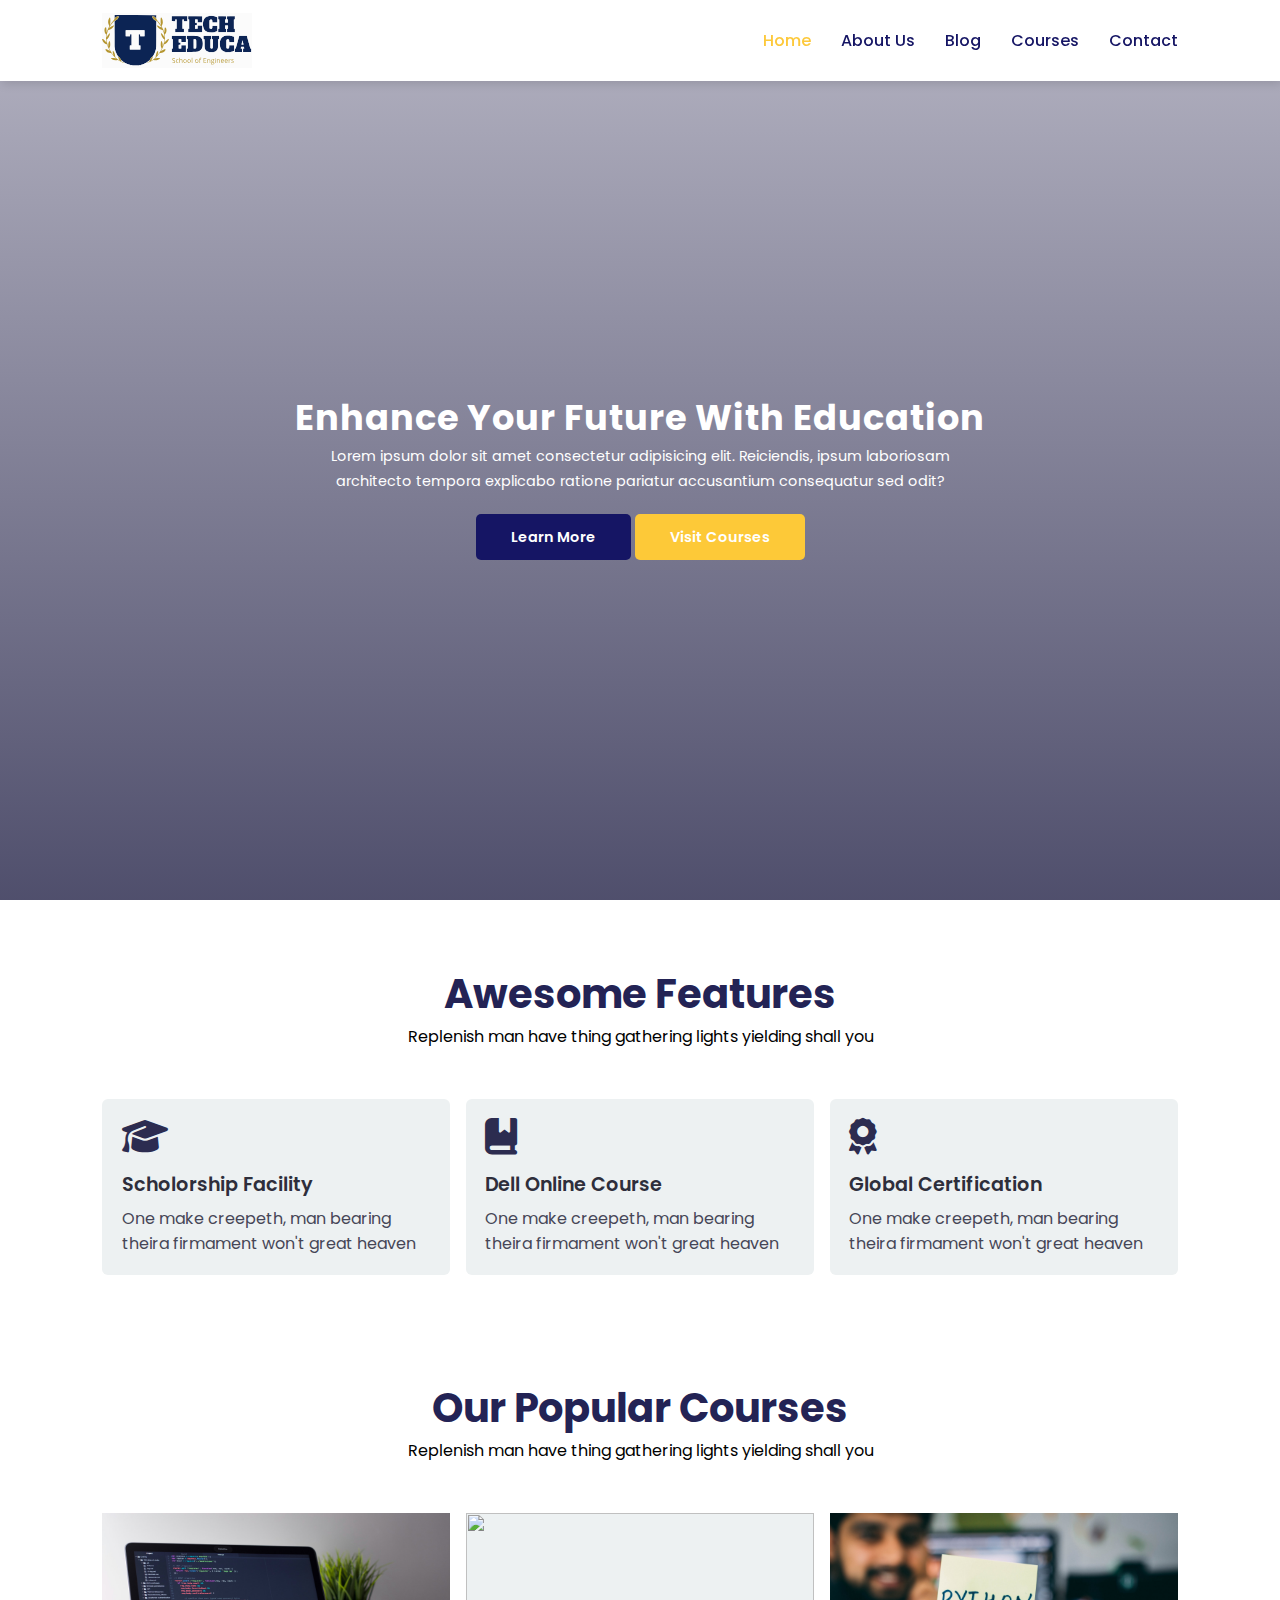
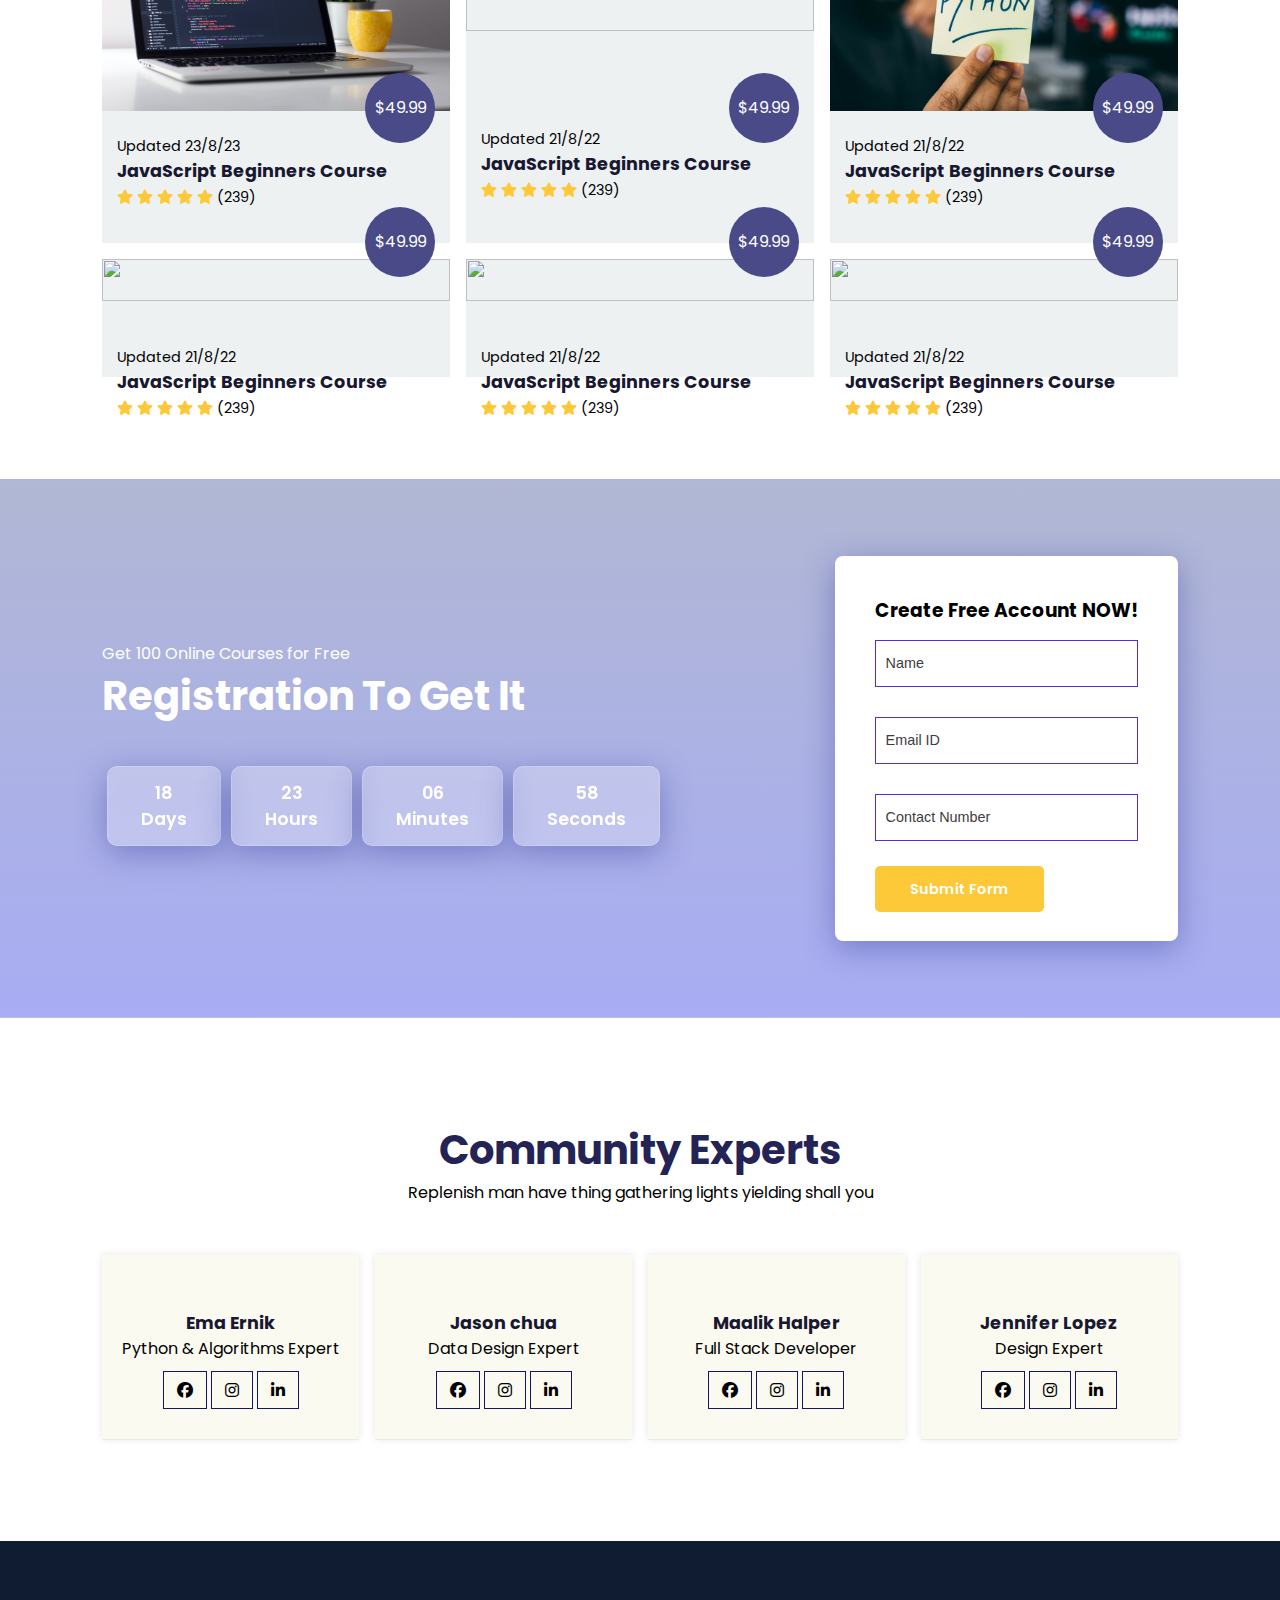
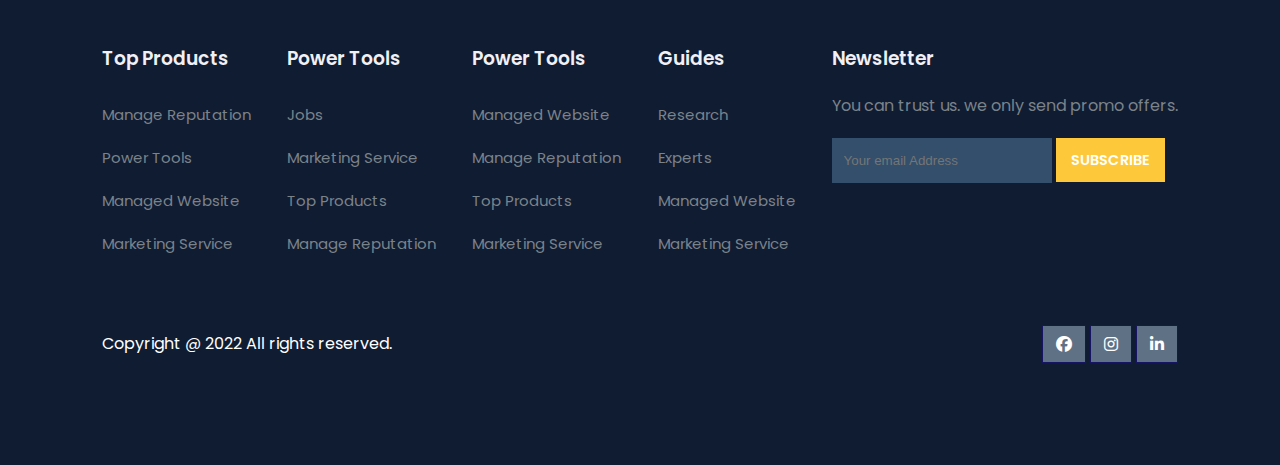
==== index.html @ c6a14c06 "Update index.html" ====
<!DOCTYPE html>
<html lang="en">
<head>
	<meta charset="UTF-8">
	<meta name="viewport" content="width=device-width, initial-scale=1.0">
	<title>Education Website</title>

	<!-- font Awesome CDN link -->
	<link rel="stylesheet" href="https://cdnjs.cloudflare.com/ajax/libs/font-awesome/6.1.1/css/all.min.css" />

	<!-- External CSS -->
	<link rel="stylesheet" href="style.css">

	<!-- JQuery CDN link -->
	<script src="https://code.jquery.com/jquery-3.6.0.min.js" integrity="sha256-/xUj+3OJU5yExlq6GSYGSHk7tPXikynS7ogEvDej/m4=" crossorigin="anonymous"></script>
</head>
<body>
	<!-- Navigation start -->
	<nav>
		<img src="Img/logo.svg" class="logo" alt="Logo goes here">

		<div class="navigation">
			<ul>
				<i id="menu-close" class="fas fa-times"></i>
				<li><a href="index.html" class="active">Home</a></li>
				<li><a href="about.html">About Us</a></li>
				<li><a href="blog.html">Blog</a></li>
				<li><a href="courses.html">Courses</a></li>
				<li><a href="contact.html">Contact</a></li>
			</ul>

			<img src="img/menu.png" id="menu-btn" alt="">
		</div>
	</nav>
	<!-- Navigation ends -->


	<!-- Hero section starts from here -->
	<section id="home">
		<h2>
			Enhance Your Future With Education
		</h2>
		<p>
			Lorem ipsum dolor sit amet consectetur adipisicing elit. Reiciendis, ipsum laboriosam architecto tempora explicabo ratione pariatur accusantium consequatur sed odit?
		</p>
		<div class="btn">
			<a href="#" class="blue">Learn More</a>
			<a href="#" class="yellow">Visit Courses</a>
		</div>
	</section>
	<!-- Hero section ends from here -->


	<!-- Features section starts from here -->
	<section id="features">
		<h1>Awesome Features</h1>
		<p>Replenish man have thing gathering lights yielding shall you</p>

		<div class="fea-base">
			<div class="fea-box">
				<i class="fas fa-graduation-cap"></i>
				<h3>Scholorship Facility</h3>
				<p>
					One make creepeth, man bearing theira firmament won't great heaven
				</p>
			</div>

			<div class="fea-box">
				<i class="fa-solid fa-book-bookmark"></i>
				<h3>Dell Online Course</h3>
				<p>
					One make creepeth, man bearing theira firmament won't great heaven
				</p>
			</div>

			<div class="fea-box">
				<i class="fas fa-award"></i>
				<h3>Global Certification</h3>
				<p>
					One make creepeth, man bearing theira firmament won't great heaven
				</p>
			</div>
		</div>
	</section>
	<!-- Features section ends from here -->


	<!-- Courses section starts from here -->
	<section id="course">
		<h1>Our Popular Courses</h1>
		<p>Replenish man have thing gathering lights yielding shall you</p>

		<div class="course-box">
			<div class="courses">
				<img src="Img/c1.jpg" alt="javabeginnercourse">
				<div class="details">
					<span>Updated 23/8/23</span>
					<h6>JavaScript Beginners Course</h6>

					<div class="star">
						<i class="fa-solid fa-star"></i>
						<i class="fa-solid fa-star"></i>
						<i class="fa-solid fa-star"></i>
						<i class="fa-solid fa-star"></i>
						<i class="fa-solid fa-star"></i>

						<span>(239)</span>
					</div>
				</div>
				<div class="cost">$49.99</div>
			</div>

			<div class="courses">
				<img src="img/c2.jpg" alt="">
				<div class="details">
					<span>Updated 21/8/22</span>
					<h6>JavaScript Beginners Course</h6>

					<div class="star">
						<i class="fa-solid fa-star"></i>
						<i class="fa-solid fa-star"></i>
						<i class="fa-solid fa-star"></i>
						<i class="fa-solid fa-star"></i>
						<i class="fa-solid fa-star"></i>

						<span>(239)</span>
					</div>
				</div>
				<div class="cost">$49.99</div>
			</div>

			<div class="courses">
				<img src="Img/c3.jpg" alt="">
				<div class="details">
					<span>Updated 21/8/22</span>
					<h6>JavaScript Beginners Course</h6>

					<div class="star">
						<i class="fa-solid fa-star"></i>
						<i class="fa-solid fa-star"></i>
						<i class="fa-solid fa-star"></i>
						<i class="fa-solid fa-star"></i>
						<i class="fa-solid fa-star"></i>

						<span>(239)</span>
					</div>
				</div>
				<div class="cost">$49.99</div>
			</div>

			<div class="courses">
				<img src="img/c4.jpg" alt="">
				<div class="details">
					<span>Updated 21/8/22</span>
					<h6>JavaScript Beginners Course</h6>

					<div class="star">
						<i class="fa-solid fa-star"></i>
						<i class="fa-solid fa-star"></i>
						<i class="fa-solid fa-star"></i>
						<i class="fa-solid fa-star"></i>
						<i class="fa-solid fa-star"></i>

						<span>(239)</span>
					</div>
				</div>
				<div class="cost">$49.99</div>
			</div>

			<div class="courses">
				<img src="img/c5.jpg" alt="">
				<div class="details">
					<span>Updated 21/8/22</span>
					<h6>JavaScript Beginners Course</h6>

					<div class="star">
						<i class="fa-solid fa-star"></i>
						<i class="fa-solid fa-star"></i>
						<i class="fa-solid fa-star"></i>
						<i class="fa-solid fa-star"></i>
						<i class="fa-solid fa-star"></i>

						<span>(239)</span>
					</div>
				</div>
				<div class="cost">$49.99</div>
			</div>

			<div class="courses">
				<img src="img/c6.jpg" alt="">
				<div class="details">
					<span>Updated 21/8/22</span>
					<h6>JavaScript Beginners Course</h6>

					<div class="star">
						<i class="fa-solid fa-star"></i>
						<i class="fa-solid fa-star"></i>
						<i class="fa-solid fa-star"></i>
						<i class="fa-solid fa-star"></i>
						<i class="fa-solid fa-star"></i>

						<span>(239)</span>
					</div>
				</div>
				<div class="cost">$49.99</div>
			</div>
		</div>
	</section>
	<!-- Courses section ends from here -->


	<!-- Registration section starts from here -->
	<section id="registration">
		<div class="reminder">
			<p>Get 100 Online Courses for Free</p>
			<h1>Registration To Get It</h1>

			<div class="time">
				<div class="date">18 <br> Days</div>
				<div class="date">23 <br> Hours</div>
				<div class="date">06 <br> Minutes</div>
				<div class="date">58 <br> Seconds</div>
			</div>
		</div>

		<div class="form">
			<h3>Create Free Account NOW!</h3>

			<input type="text" placeholder="Name" name="" id="">
			<input type="email" placeholder="Email ID" name="" id="">
			<input type="text" placeholder="Contact Number" name="" id="">

			<div class="btn">
				<a href="#" class="yellow">Submit Form</a>
			</div>
		</div>
	</section>
	<!-- Registration section ends from here -->


	<!-- Experts section starts from here -->
	<section id="experts">
		<h1>Community Experts</h1>
		<p>Replenish man have thing gathering lights yielding shall you</p>
		<div class="expert-box">
			<div class="profile">
				<img src="img/pro1.webp" alt="">
				<h6>Ema Ernik</h6>
				<p>Python & Algorithms Expert</p>
				<div class="pro-links">
					<i class="fab fa-facebook"></i>
					<i class="fab fa-instagram"></i>
					<i class="fab fa-linkedin-in"></i>
				</div>
			</div>

			<div class="profile">
				<img src="img/pro2.webp" alt="">
				<h6>Jason chua</h6>
				<p>Data Design Expert</p>
				<div class="pro-links">
					<i class="fab fa-facebook"></i>
					<i class="fab fa-instagram"></i>
					<i class="fab fa-linkedin-in"></i>
				</div>
			</div>

			<div class="profile">
				<img src="img/pro3.webp" alt="">
				<h6>Maalik Halper</h6>
				<p>Full Stack Developer</p>
				<div class="pro-links">
					<i class="fab fa-facebook"></i>
					<i class="fab fa-instagram"></i>
					<i class="fab fa-linkedin-in"></i>
				</div>
			</div>

			<div class="profile">
				<img src="img/pro4.webp" alt="">
				<h6>Jennifer Lopez</h6>
				<p>Design Expert</p>
				<div class="pro-links">
					<i class="fab fa-facebook"></i>
					<i class="fab fa-instagram"></i>
					<i class="fab fa-linkedin-in"></i>
				</div>
			</div>
		</div>
	</section>
	<!-- Experts section ends from here -->

	<!-- Footer section starts from here -->
	<footer>
		<div class="footer-col">
			<h3>Top Products</h3>
			<li>Manage Reputation</li>
			<li>Power Tools</li>
			<li>Managed Website</li>
			<li>Marketing Service</li>
		</div>

		<div class="footer-col">
			<h3>Power Tools</h3>
			<li>Jobs</li>
			<li>Marketing Service</li>
			<li>Top Products</li>
			<li>Manage Reputation</li>
		</div>

		<div class="footer-col">
			<h3>Power Tools</h3>
			<li>Managed Website</li>
			<li>Manage Reputation</li>
			<li>Top Products</li>
			<li>Marketing Service</li>
		</div>

		<div class="footer-col">
			<h3>Guides</h3>
			<li>Research</li>
			<li>Experts</li>
			<li>Managed Website</li>
			<li>Marketing Service</li>
		</div>

		<div class="footer-col">
			<h3>Newsletter</h3>
			<p>You can trust us. we only send promo offers.</p>

			<div class="subscribe">
				<input type="email" placeholder="Your email Address">
				<a href="#" class="yellow">SUBSCRIBE</a>
			</div>
		</div>

		<div class="copyright">
			<p>
				Copyright @ 2022 All rights reserved.
			</p>
			<div class="pro-links">
				<i class="fab fa-facebook"></i>
				<i class="fab fa-instagram"></i>
				<i class="fab fa-linkedin-in"></i>
			</div>
		</div>
	</footer>
	<!-- Footer section ends from here -->

	<script>
		// Show menu links on burger click
		$('#menu-btn').click(function(){
			$('nav .navigation ul').addClass('active')
		});

		// Hide navbar on click function
		$('#menu-close').click(function(){
			$('nav .navigation ul').removeClass('active')
		});
	</script>
</body>
</html>
---- style.css ----
@import url('https://fonts.googleapis.com/css2?family=Inter:wght@100;200;300;400;500&family=Poppins:ital,wght@0,100;0,200;0,300;0,400;0,500;0,600;0,700;0,800;0,900;1,700;1,800;1,900&display=swap');

*
{
	margin: 0;
	padding: 0;
	box-sizing: border-box;
}

body
{
	font-family: 'Poppins', sans-serif;
}

h1
{
	font-size: 2.5rem;
	font-weight: 700;
	color: rgb(35, 35, 85);
}

span
{
	font-size: .9rem;
}

h6
{
	font-size: 1.1rem;
	color: rgb(24, 24, 49);
}


/*------------- Navigation style start ------------*/
nav
{
	position: fixed;
	width: 100%;
	background-color: #fff;
	display: flex;
	justify-content: space-between;
	align-items: center;
	padding: 1vw 8vw;
	box-shadow: 2px 2px 10px rgba(0, 0, 0, 0.15);
	z-index: 1;
}

nav .logo
{
	width: 150px;
	cursor: pointer;
}

nav .navigation
{
	display: flex;
}

#menu-btn
{
	width: 30px;
	height: 30px;
	display: none;
}

#menu-close
{
	display: none;
}

nav .navigation ul
{
	display: flex;
	justify-content: flex-end;
	align-items: center;
}

nav .navigation ul li
{
	list-style: none;
	margin-left: 30px;
}

nav .navigation ul li a
{
	text-decoration: none;
	color: rgb(21, 21, 100);
	font-size: 16px;
	font-weight: 500;
	transition: 0.3s ease;
}

nav .navigation ul li a.active,
nav .navigation ul li a:hover
{
	color: #FDC93B;

}
/*------------- Navigation style end ------------*/



/*------------- Hero section styling start --------------*/
#home
{
	background-image: linear-gradient(rgba(9, 5, 54, 0.3), rgba(5,4,46,0.7)), url("img/back.jpg");
	width: 100%;
	height: 100vh;
	background-size: cover;
	background-position: center center;
	display: flex;
	flex-direction: column;
	justify-content: center;
	align-items: center;
	text-align: center;
	padding-top: 40px;
}

#home h2
{
	color: #fff;
	font-size: 2.2rem;
	letter-spacing: 1px;
}

#home p
{
	width: 50%;
	color: #fff;
	font-size: 0.9rem;
	line-height: 25px;
}

#home .btn
{
	margin-top: 30px;
}

#home a
{
	text-decoration: none;
	font-size: 0.9rem;
	padding: 13px 35px;
	background-color: #fff;
	font-weight: 600;
	border-radius: 5px;
}

#home a.blue
{
	color: #fff;
	background: rgb(21, 21, 100);
	transition: 0.3s ease;
}

#home a.blue:hover
{
	color: rgb(21, 21, 100);
	background: #fff;
}

#home a.yellow
{
	color: #fff;
	background: #fdc938;
	transition: 0.3s ease;
}

#home a.yellow:hover
{
	color: rgb(21, 21, 100);
	background: #fff;
}
/*------------- Hero section styling end --------------*/


/*------------- Features section styling start -------------*/
#features
{
	padding: 5vw 8vw 0 8vw;
	text-align: center;
}

#features .fea-base
{
	display: grid;
	grid-template-columns: repeat(auto-fit, minmax(320px, 1fr));
	grid-gap: 1rem;
	margin-top: 50px;
}

#features .fea-box
{
	background: #edf1f2;
	text-align: start;
	padding: 1.2rem;
	border-radius: 6px;
}

#features .fea-box i
{
	font-size: 2.3rem;
	color: rgb(44, 44, 80);
}

#features .fea-box h3
{
	font-size: 1.2rem;
	font-weight: 600;
	color: rgb(46, 46, 59);
	padding: 13px 0 7px 0;
}

#features .fea-box p
{
	font-size: 1rem;
	font-weight: 400;
	color: rgb(70, 70, 87);
}
/*------------- Features section styling end -------------*/


/*------------- Courses section styling start ------------*/
#course
{
	padding: 8vw 8vw 8vw 8vw;
	text-align: center;
}

#course .course-box
{
	display: grid;
	grid-template-columns: repeat(auto-fit, minmax(320px, 1fr));
	grid-gap: 1rem;
	margin-top: 50px;
}

#course .courses
{
	text-align: start;
	background: #edf1f2;
	height: 100%;
	position: relative;
}

#course .courses img
{
	width: 100%;
	height: 60%;
	background-size: cover;
	background-position: center;
}

#course .courses .details
{
	padding: 15px 15px 0 15px;
}

#course .courses .details i
{
	color: #fdc93b;
	font-size: .9rem;
}

#course .courses .cost
{
	background-color: rgb(74, 74, 136);
	color: #fff;
	line-height: 70px;
	width: 70px;
	height: 70px;
	text-align: center;
	border-radius: 50%;
	position: absolute;
	right: 15px;
	bottom: 100px;
}
/*------------- Courses section styling end ------------*/


/*------------- Registration section styling start ----------*/
#registration
{
	padding: 6vw 8vw 6vw 8vw;
	background-image: linear-gradient(rgba(99,112,168,0.5), rgba(81,91,233,0.5)),url("img/signup.jpg");
	width: 100%;
	height: 100%;
	background-size: cover;
	background-position: center;
	display: flex;
	justify-content: space-between;
	align-items: center;
}

#registration .reminder, #registration .reminder h1
{
	color: #fff;
}

#registration .reminder .time
{
	display: flex;
	margin-top: 40px;
}

#registration .reminder .time .date
{
	text-align: center;
	padding: 13px 33px;
	background: rgba(255, 255, 255, 0.25);
	backdrop-filter: blur(4px);
	box-shadow: 0 8px 32px 0 rgba(31, 38, 135, 0.37);
	border-radius: 10px;
	margin: 0 5px 10px 5px;
	border: 1px solid rgba(255, 255, 255, 0.18);
	font-size: 1.1rem;
	font-weight: 600;
}

#registration .form
{
	background: #fff;
	border-radius: 8px;
	display: flex;
	flex-direction: column;
	padding: 40px;
	box-shadow: 0 8px 32px 0 rgba(31, 38, 135, 0.37);
}

#registration .form input
{
	margin: 15px 0;
	padding: 15px 10px;
	border: 1px solid rgb(84, 40, 241);
	outline: none;
}

#registration .form input::placeholder
{
	color: #413c3c;
	font-weight: 500;
	font-size: 0.9rem;
}

#registration .form .btn
{
	margin-top: 20px;
}

#registration .form a.yellow
{
	text-decoration: none;
	font-size: 0.9rem;
	padding: 13px 35px;
	background-color: #fff;
	font-weight: 600;
	border-radius: 5px;
	color: #fff;
	background: #fdc938;
	transition: 0.3s ease;
}

#registration .form a.yellow:hover
{
	color: rgb(21, 21, 100);
	background: #fff;
}
/*------------- Registration section styling end ----------*/



/*------------- Experts section styling starts ----------*/
#experts
{
	padding: 8vw 8vw 8vw 8vw;
	text-align: center;
}

#experts .expert-box
{
	display: grid;
	grid-template-columns: repeat(auto-fit, minmax(250px, 1fr));
	grid-gap: 1rem;
	margin-top: 50px;
}

#experts .expert-box .profile
{
	background: #fafaf1;
	padding: 30px 10px;
	box-shadow: rgba(17, 17, 26, 0.05) 0px 1px 0px, rgba(17, 17, 26, 0.1) 0px 0px 8px;
}

#experts .expert-box .profile:hover
{
	box-shadow: rgba(0, 0, 0, 0.1) 0px 10px 50px;
}

.pro-links
{
	margin-top: 10px;
}

.pro-links i
{
	padding: 10px 13px;
	border: 1px solid rgb(21, 21, 100);
	cursor: pointer;
	transition: 0.3s ease;
}

.pro-links i:hover
{
	background: rgb(21, 21, 100);
	color: #fff;
}
/*------------- Experts section styling ends ----------*/



/*------------- Footer section styling starts ------------*/
footer
{
	padding: 8vw;
	background-color: #101c32;
	display: flex;
	justify-content: space-between;
	align-items: flex-start;
	flex-wrap: wrap;
}

footer .footer-col
{
	padding-bottom: 40px;
}

footer h3
{
	color: rgb(241, 240, 245);
	font-weight: 600;
	padding-bottom: 20px;
}

footer li
{
	list-style: none;
	color: #7b838a;
	padding: 10px 0;
	font-size: 15px;
	cursor: pointer;
	transition: 0.3s ease;
}

footer li:hover
{
	color: rgb(241, 240, 245);
}

footer p
{
	color: #7b838a;
}

footer .subscribe
{
	margin-top: 20px;
}

footer input
{
	width: 220px;
	padding: 15px 12px;
	background: #334F6C;
	border: none;
	outline: none;
	color: #fff;
}

footer .subscribe a
{
	text-decoration: none;
	font-size: 0.9rem;
	padding: 12px 15px;
	background-color: #fff;
	font-weight: 600;
}

footer .subscribe a.yellow
{
	color: #fff;
	background: #fdc93b;
	transition: 0.3s ease;
}

footer .subscribe a.yellow:hover
{
	color: rgb(21, 21, 100);
	background: #fff;
}

footer .copyright
{
	margin-top: 20px;
	width: 100%;
	display: flex;
	justify-content: space-between;
	align-items: center;
	flex-wrap: wrap;
}

footer .copyright p, footer .copyright p > a
{
	color: #fff;
	text-decoration: none;
}

footer .copyright .pro-links
{
	margin-top: 0px;
}

footer .copyright .pro-links i
{
	background-color: #5f7185;
	color: #fff;
}

footer .copyright .pro-links i:hover
{
	background: #fdc93b;
	color: #2c2c2c;
}
/*------------- Footer section styling ends ------------*/



/*---------------------------------------------------------*/
/*-------------------- Ipad screen styling ----------------*/
/*---------------------------------------------------------*/
@media screen and (max-width: 789px)
{
	nav
	{
		padding: 15px 20px;
	}

	nav img
	{
		width: 130px;
	}

	#menu-btn
	{
		display: initial;
	}

	#menu-close
	{
		display: initial;
		font-size: 1.6rem;
		color: #fff;
		padding: 30px 0 20px 20px;
	}

	nav .navigation ul
	{
		position: absolute;
		top: 0;
		right: -220px;
		display: flex;
		flex-direction: column;
		justify-content: flex-start;
		align-items: flex-start;
		width: 220px;
		height: 100vh;
		background: rgba(17, 20, 104, 0.45);
		backdrop-filter: blur(4.5px);
		border: 1px solid rgba(255, 255, 255, 0.18);
		transition: 0.3s ease-in;
	}

	nav .navigation ul.active
	{
		right: 0;
	}

	nav .navigation ul li
	{
		padding: 20px 0 20px 40px;
		margin-left: 0;
	}

	nav .navigation ul li a
	{
		color: #fff;
	}

	#home
	{
		padding: 0px;
	}

	#home p
	{
		width: 90%;
	}

	#features
	{
		padding: 8vw 4vw 0 4vw;
	}

	#course
	{
		padding: 8vw 4vw 8vw 4vw;
	}

	#registration
	{
		padding: 6vw 4vw 6vw 4vw;
		gap: 2.2rem;
	}

	#registration .reminder .time
	{
		display: flex;
		justify-content: space-between;
		flex-wrap: wrap;
		margin-top: 40px;
	}

	#experts
	{
		padding: 8vw 4vw 6vw 4vw;
	}

	footer .copyright .pro-links
	{
		margin-top: 20px;
	}
}


@media screen and (max-width: 475px)
{
	#registration
	{
		flex-direction: column;
	}

	.reminder p, .reminder h1
	{
		text-align: center;
	}

	.reminder h1
	{
		font-size: 1.8rem;
	}

	#registration .reminder .time
	{
		justify-content: space-evenly;
		margin-top: 20px;
	}
}
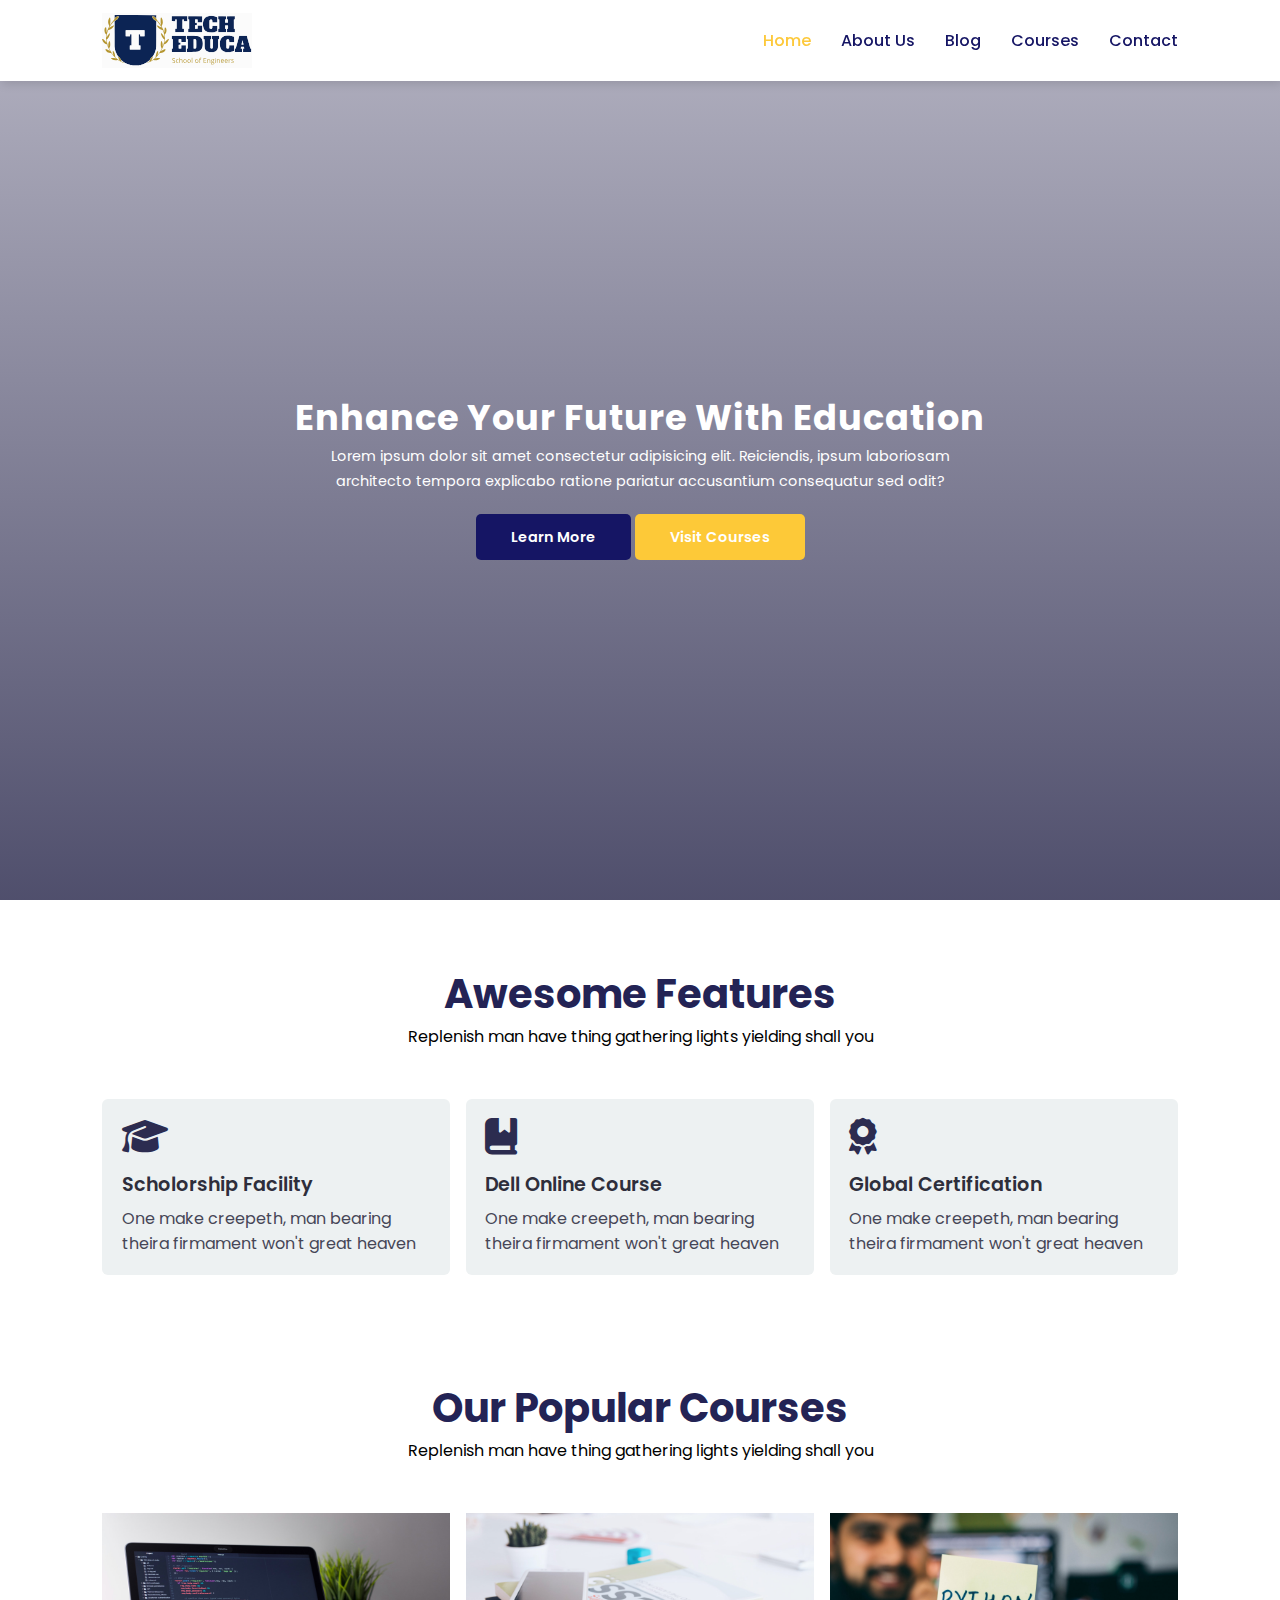
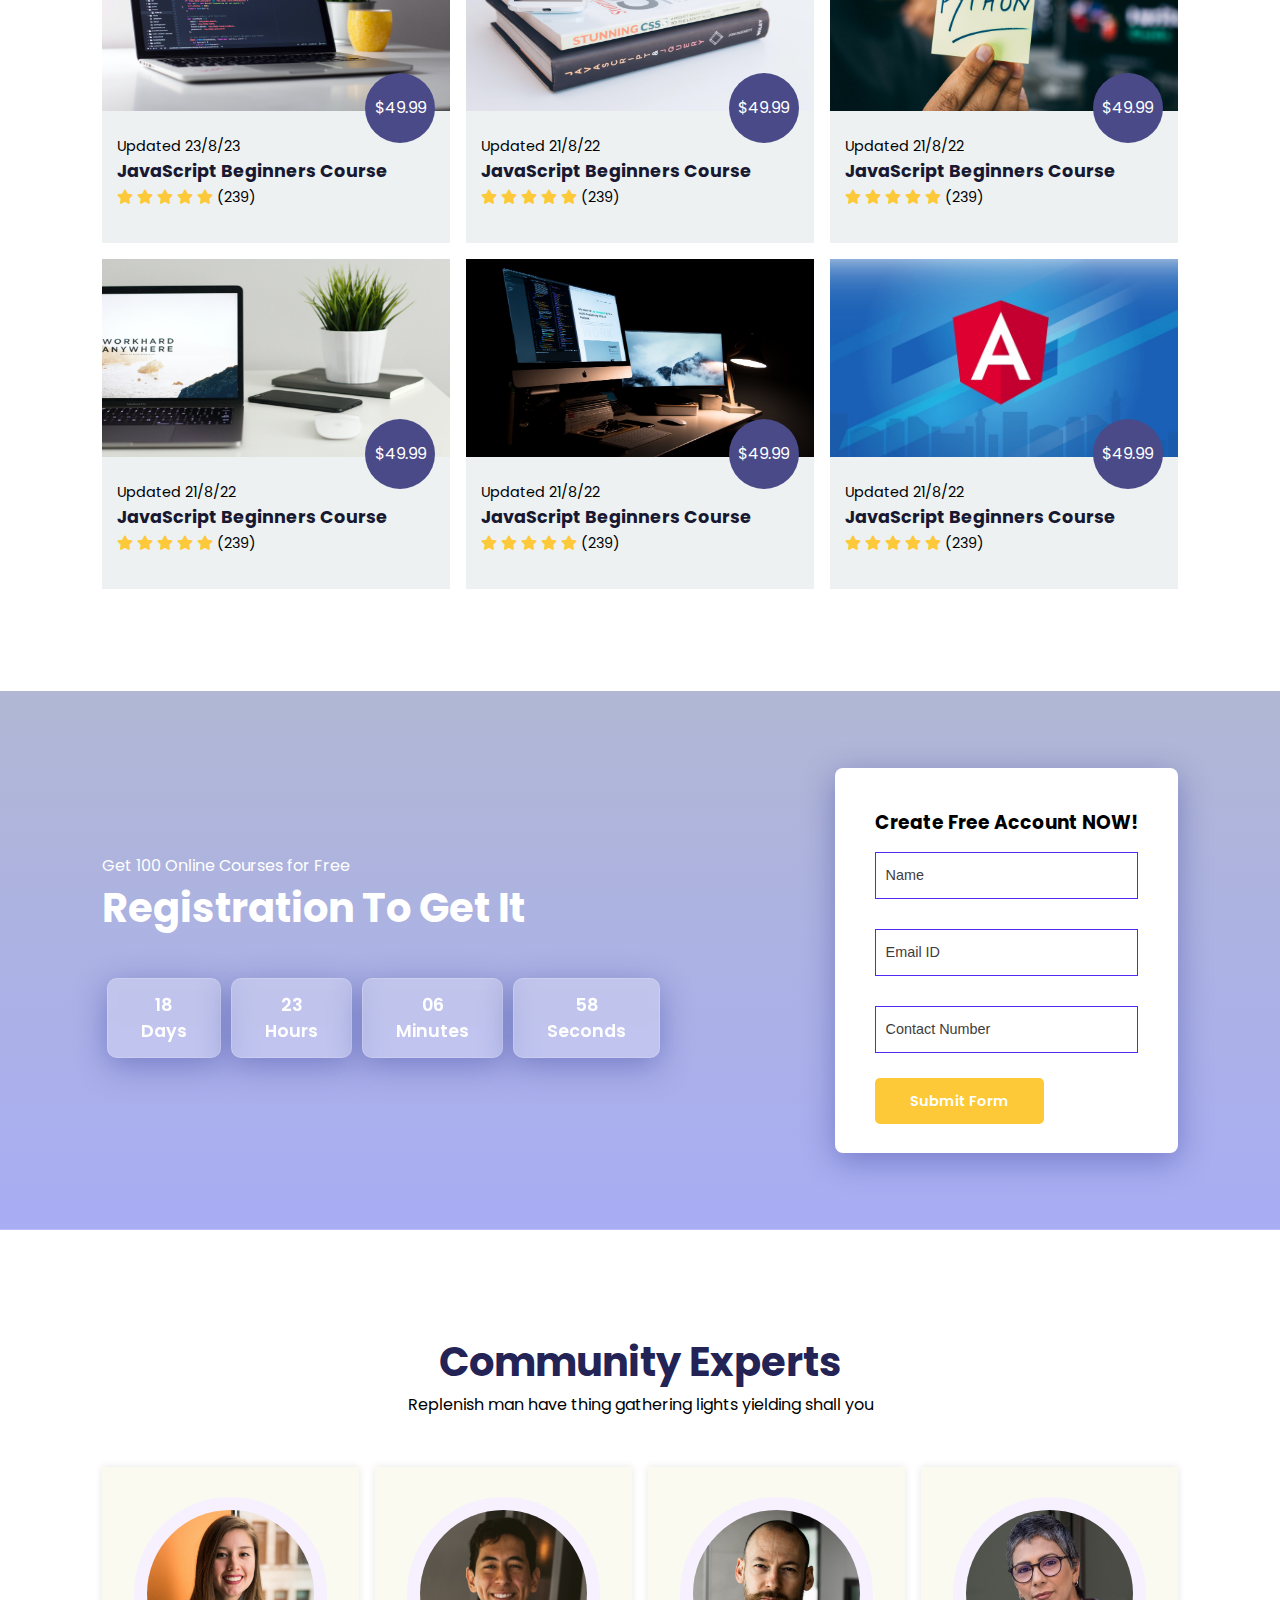
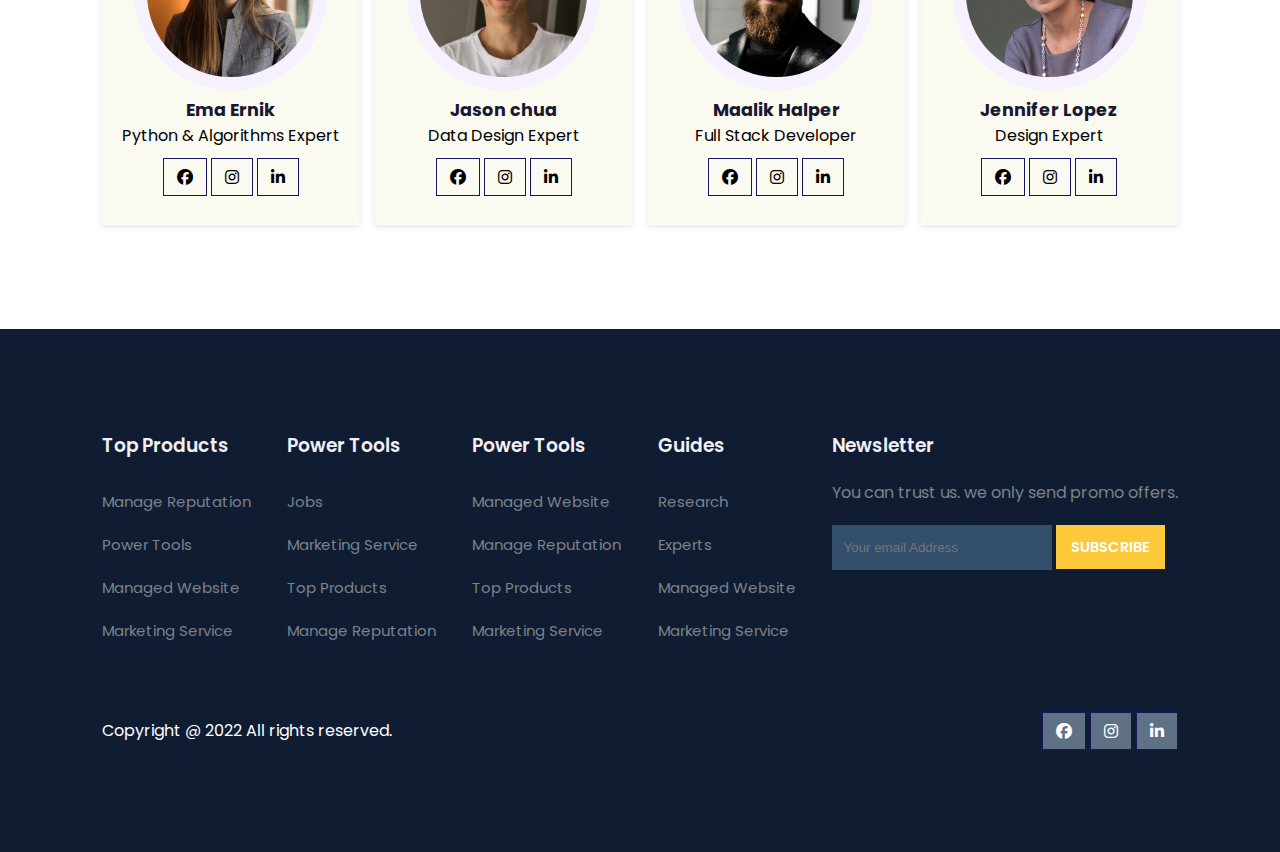
==== commit 602c94a1: "Update index.html" ====
--- a/index.html
+++ b/index.html
@@ -29,7 +29,7 @@
 				<li><a href="contact.html">Contact</a></li>
 			</ul>
 
-			<img src="img/menu.png" id="menu-btn" alt="">
+			<img src="Img/menu.png" id="menu-btn" alt="">
 		</div>
 	</nav>
 	<!-- Navigation ends -->
@@ -111,7 +111,7 @@
 			</div>
 
 			<div class="courses">
-				<img src="img/c2.jpg" alt="">
+				<img src="Img/c2.jpg" alt="">
 				<div class="details">
 					<span>Updated 21/8/22</span>
 					<h6>JavaScript Beginners Course</h6>
@@ -149,45 +149,45 @@
 			</div>
 
 			<div class="courses">
-				<img src="img/c4.jpg" alt="">
-				<div class="details">
-					<span>Updated 21/8/22</span>
-					<h6>JavaScript Beginners Course</h6>
-
-					<div class="star">
-						<i class="fa-solid fa-star"></i>
-						<i class="fa-solid fa-star"></i>
-						<i class="fa-solid fa-star"></i>
-						<i class="fa-solid fa-star"></i>
-						<i class="fa-solid fa-star"></i>
-
-						<span>(239)</span>
-					</div>
-				</div>
-				<div class="cost">$49.99</div>
-			</div>
-
-			<div class="courses">
-				<img src="img/c5.jpg" alt="">
-				<div class="details">
-					<span>Updated 21/8/22</span>
-					<h6>JavaScript Beginners Course</h6>
-
-					<div class="star">
-						<i class="fa-solid fa-star"></i>
-						<i class="fa-solid fa-star"></i>
-						<i class="fa-solid fa-star"></i>
-						<i class="fa-solid fa-star"></i>
-						<i class="fa-solid fa-star"></i>
-
-						<span>(239)</span>
-					</div>
-				</div>
-				<div class="cost">$49.99</div>
-			</div>
-
-			<div class="courses">
-				<img src="img/c6.jpg" alt="">
+				<img src="Img/c4.jpg" alt="">
+				<div class="details">
+					<span>Updated 21/8/22</span>
+					<h6>JavaScript Beginners Course</h6>
+
+					<div class="star">
+						<i class="fa-solid fa-star"></i>
+						<i class="fa-solid fa-star"></i>
+						<i class="fa-solid fa-star"></i>
+						<i class="fa-solid fa-star"></i>
+						<i class="fa-solid fa-star"></i>
+
+						<span>(239)</span>
+					</div>
+				</div>
+				<div class="cost">$49.99</div>
+			</div>
+
+			<div class="courses">
+				<img src="Img/c5.jpg" alt="">
+				<div class="details">
+					<span>Updated 21/8/22</span>
+					<h6>JavaScript Beginners Course</h6>
+
+					<div class="star">
+						<i class="fa-solid fa-star"></i>
+						<i class="fa-solid fa-star"></i>
+						<i class="fa-solid fa-star"></i>
+						<i class="fa-solid fa-star"></i>
+						<i class="fa-solid fa-star"></i>
+
+						<span>(239)</span>
+					</div>
+				</div>
+				<div class="cost">$49.99</div>
+			</div>
+
+			<div class="courses">
+				<img src="Img/c6.jpg" alt="">
 				<div class="details">
 					<span>Updated 21/8/22</span>
 					<h6>JavaScript Beginners Course</h6>
@@ -244,7 +244,7 @@
 		<p>Replenish man have thing gathering lights yielding shall you</p>
 		<div class="expert-box">
 			<div class="profile">
-				<img src="img/pro1.webp" alt="">
+				<img src="Img/pro1.webp" alt="">
 				<h6>Ema Ernik</h6>
 				<p>Python & Algorithms Expert</p>
 				<div class="pro-links">
@@ -255,7 +255,7 @@
 			</div>
 
 			<div class="profile">
-				<img src="img/pro2.webp" alt="">
+				<img src="Img/pro2.webp" alt="">
 				<h6>Jason chua</h6>
 				<p>Data Design Expert</p>
 				<div class="pro-links">
@@ -266,7 +266,7 @@
 			</div>
 
 			<div class="profile">
-				<img src="img/pro3.webp" alt="">
+				<img src="Img/pro3.webp" alt="">
 				<h6>Maalik Halper</h6>
 				<p>Full Stack Developer</p>
 				<div class="pro-links">
@@ -277,7 +277,7 @@
 			</div>
 
 			<div class="profile">
-				<img src="img/pro4.webp" alt="">
+				<img src="Img/pro4.webp" alt="">
 				<h6>Jennifer Lopez</h6>
 				<p>Design Expert</p>
 				<div class="pro-links">
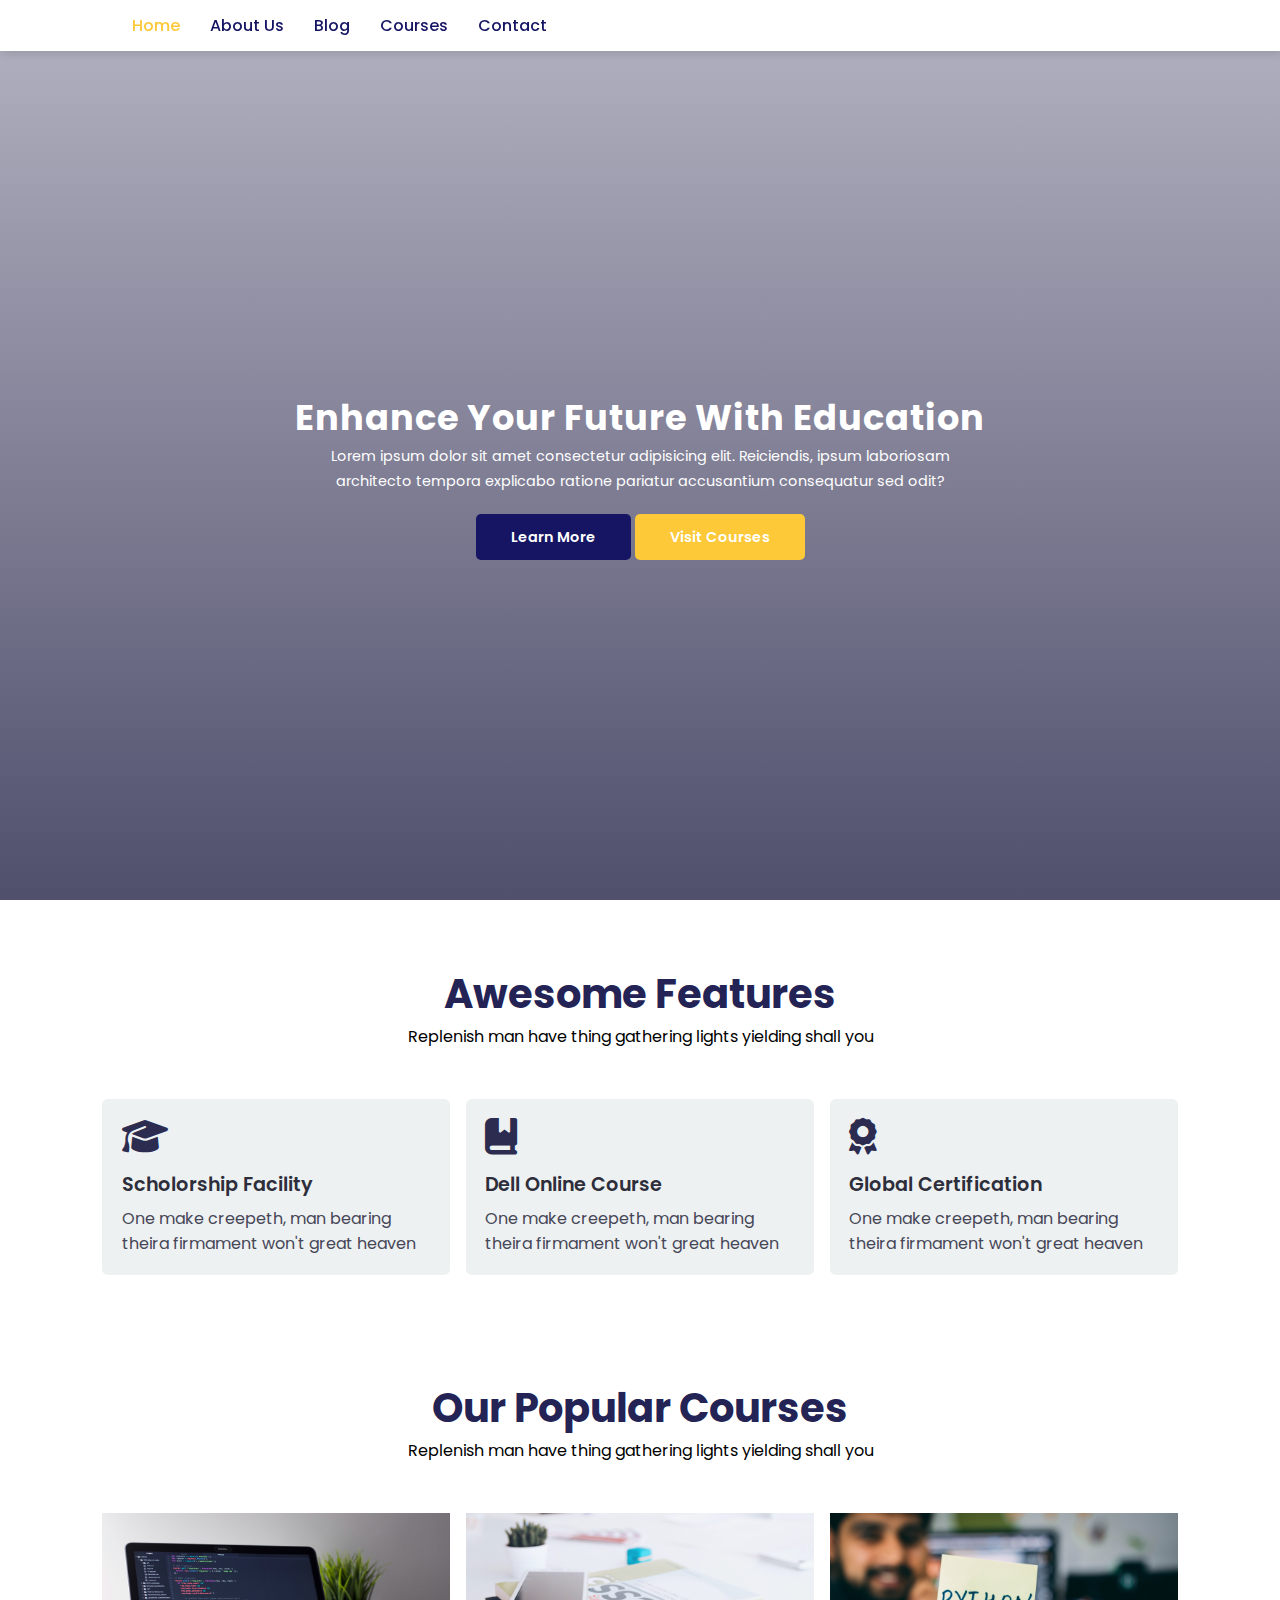
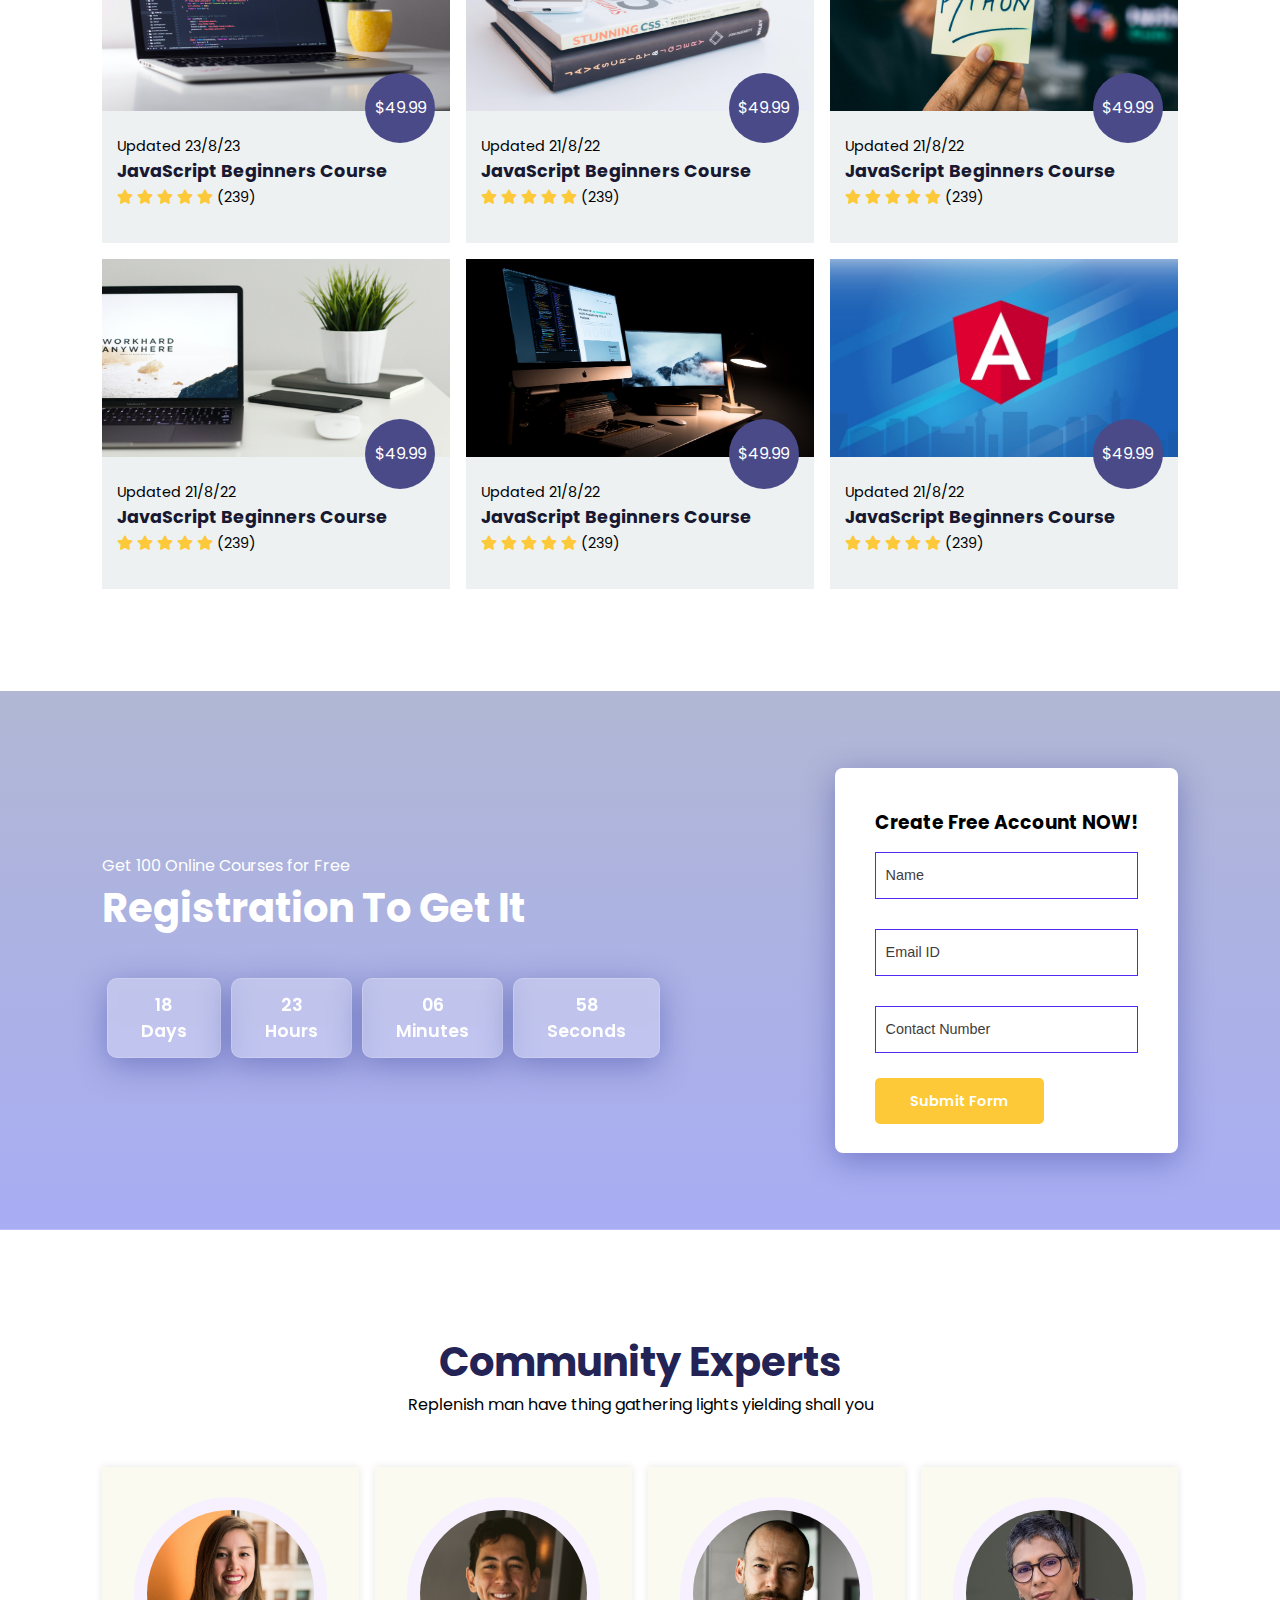
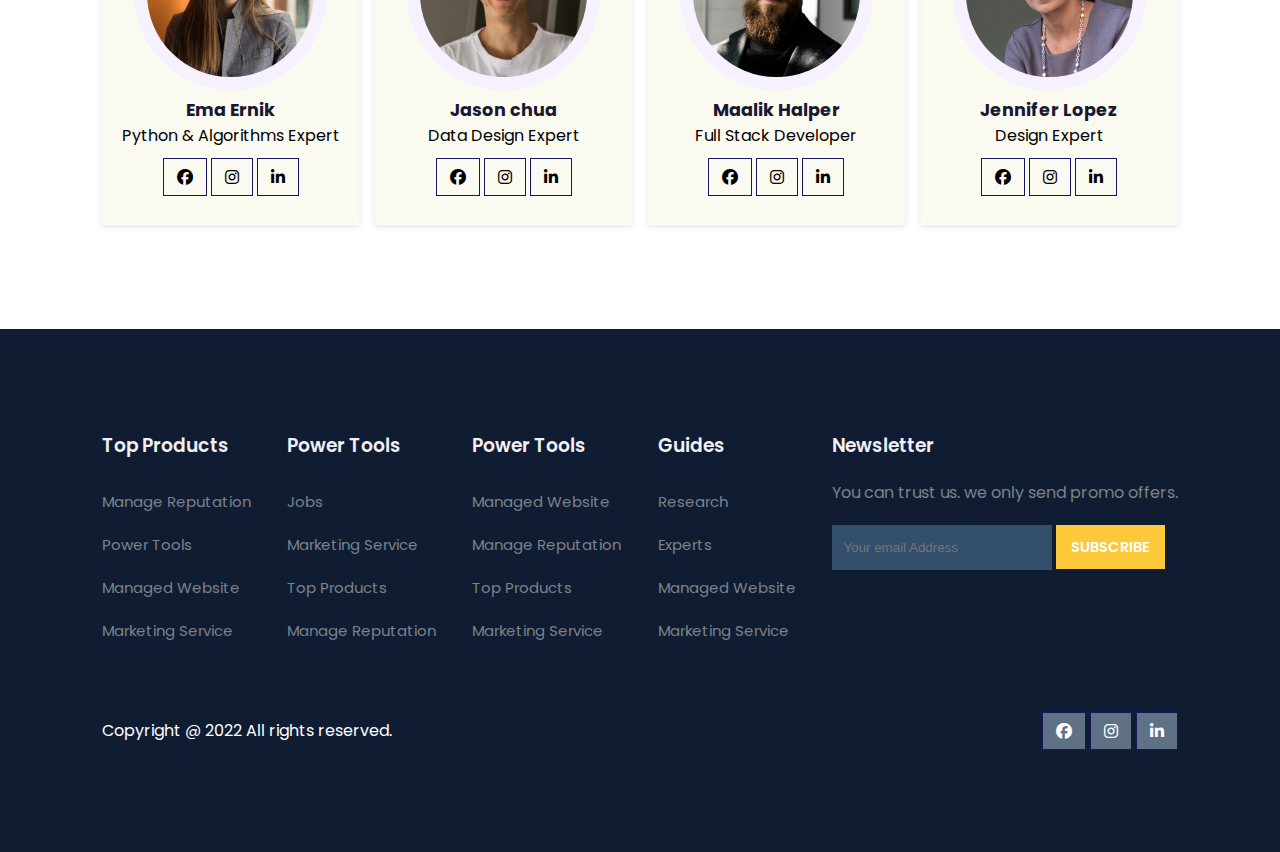
==== commit 0644b4bb: "Update index.html" ====
--- a/index.html
+++ b/index.html
@@ -17,7 +17,7 @@
 <body>
 	<!-- Navigation start -->
 	<nav>
-		<img src="Img/logo.svg" class="logo" alt="Logo goes here">
+		<!--<img src="Img/logo.svg" class="logo" alt="Logo goes here"> -->
 
 		<div class="navigation">
 			<ul>
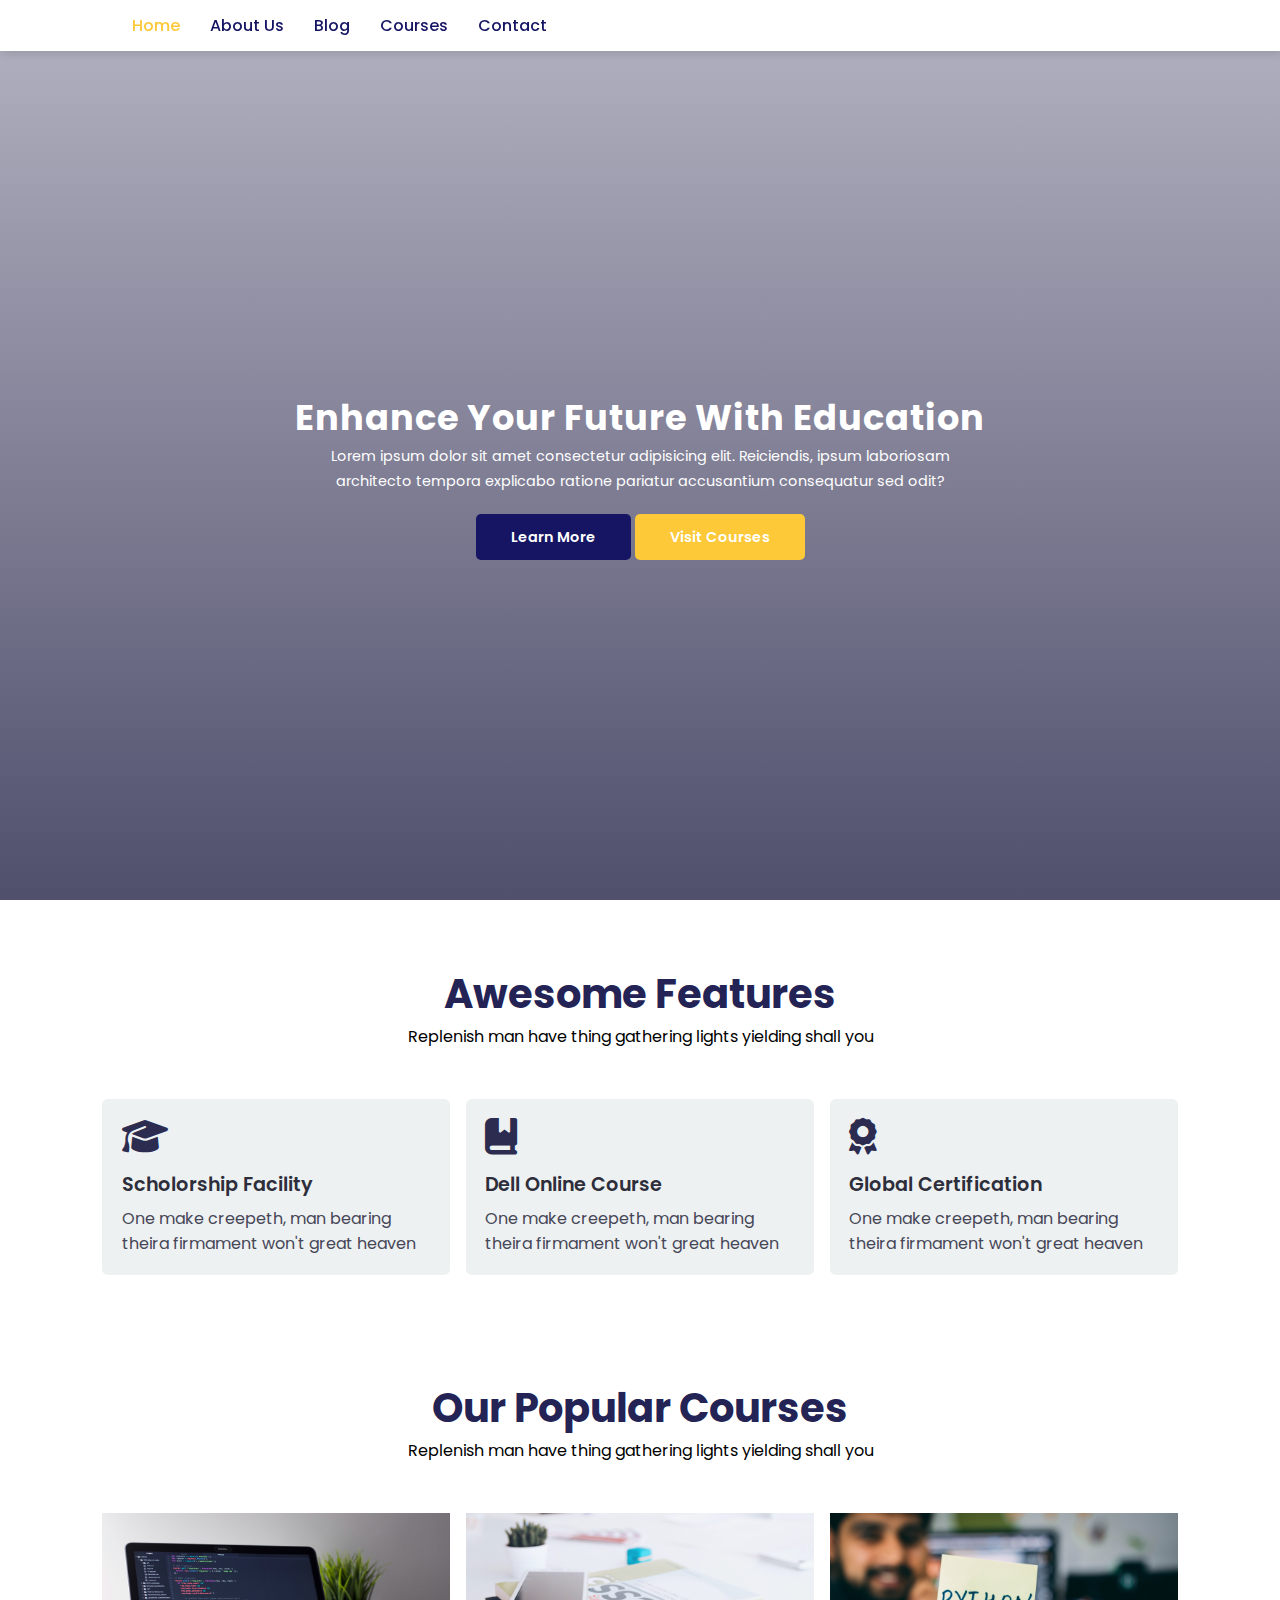
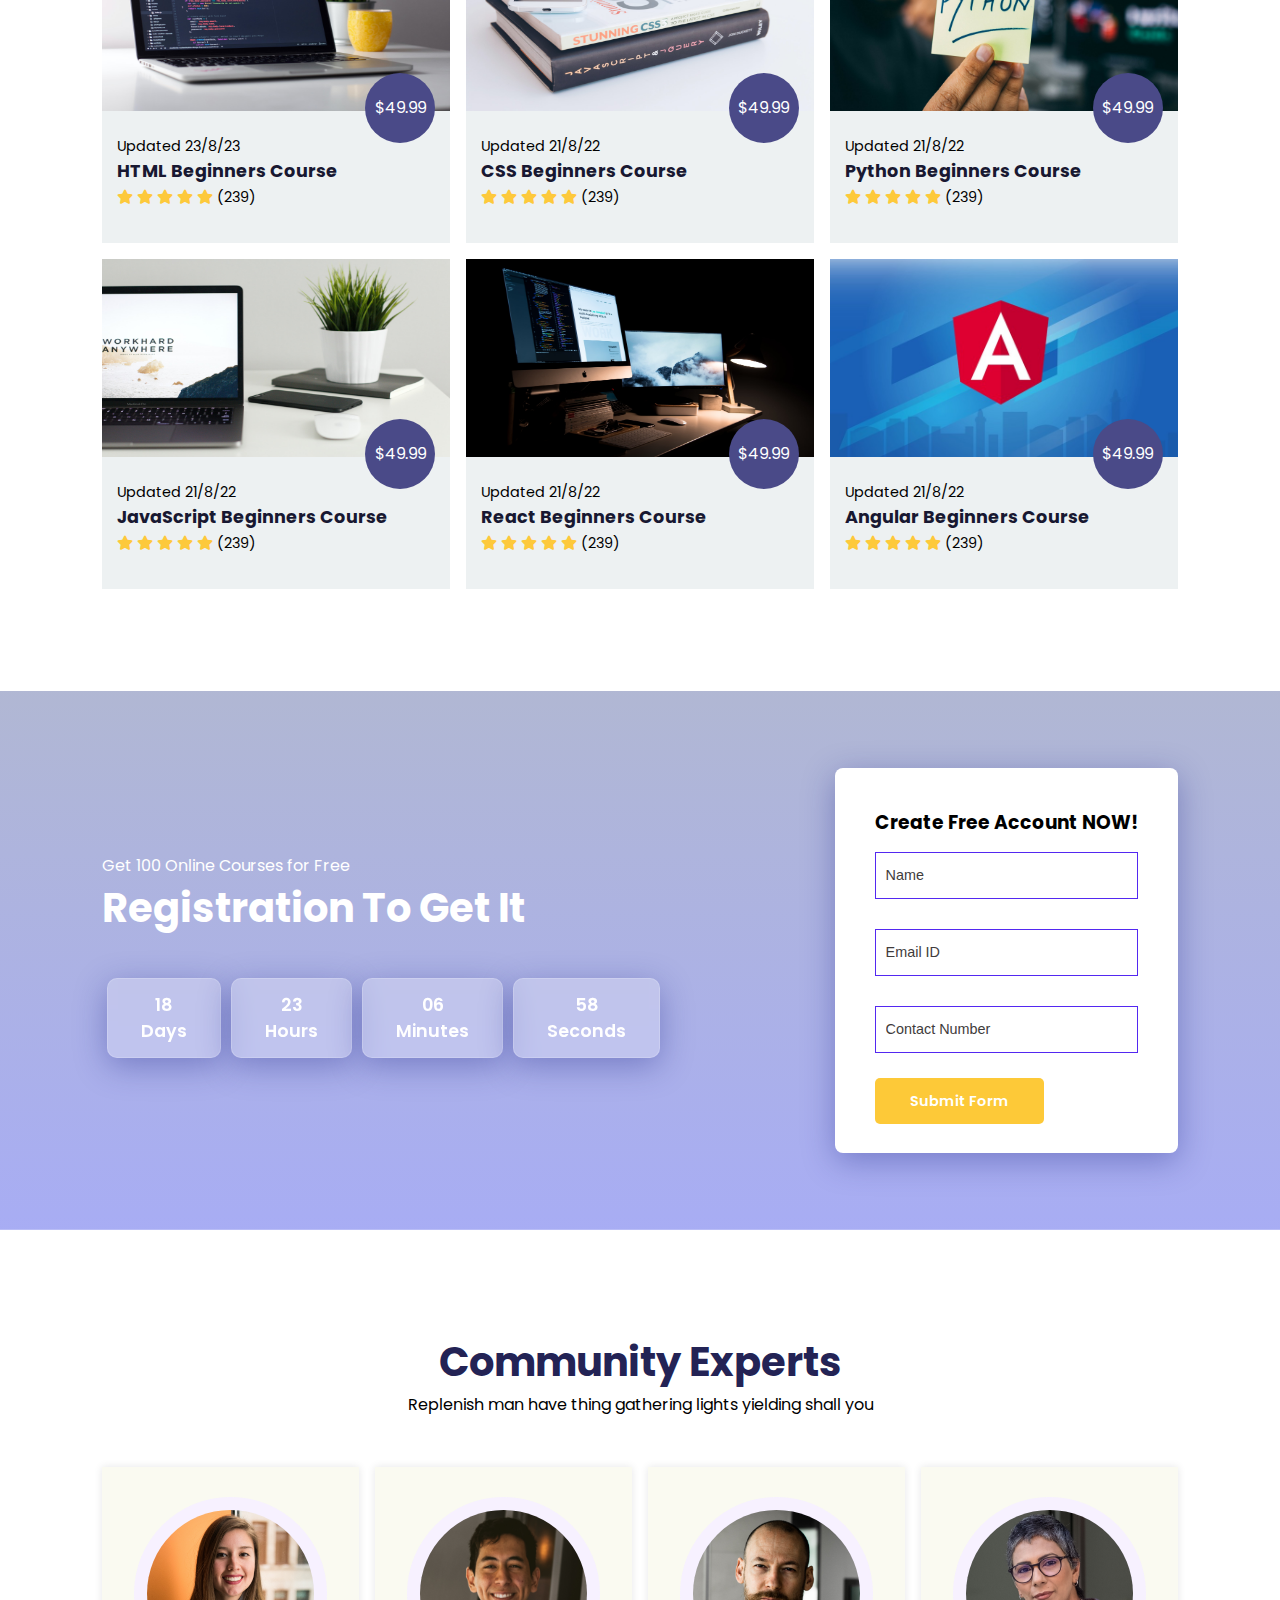
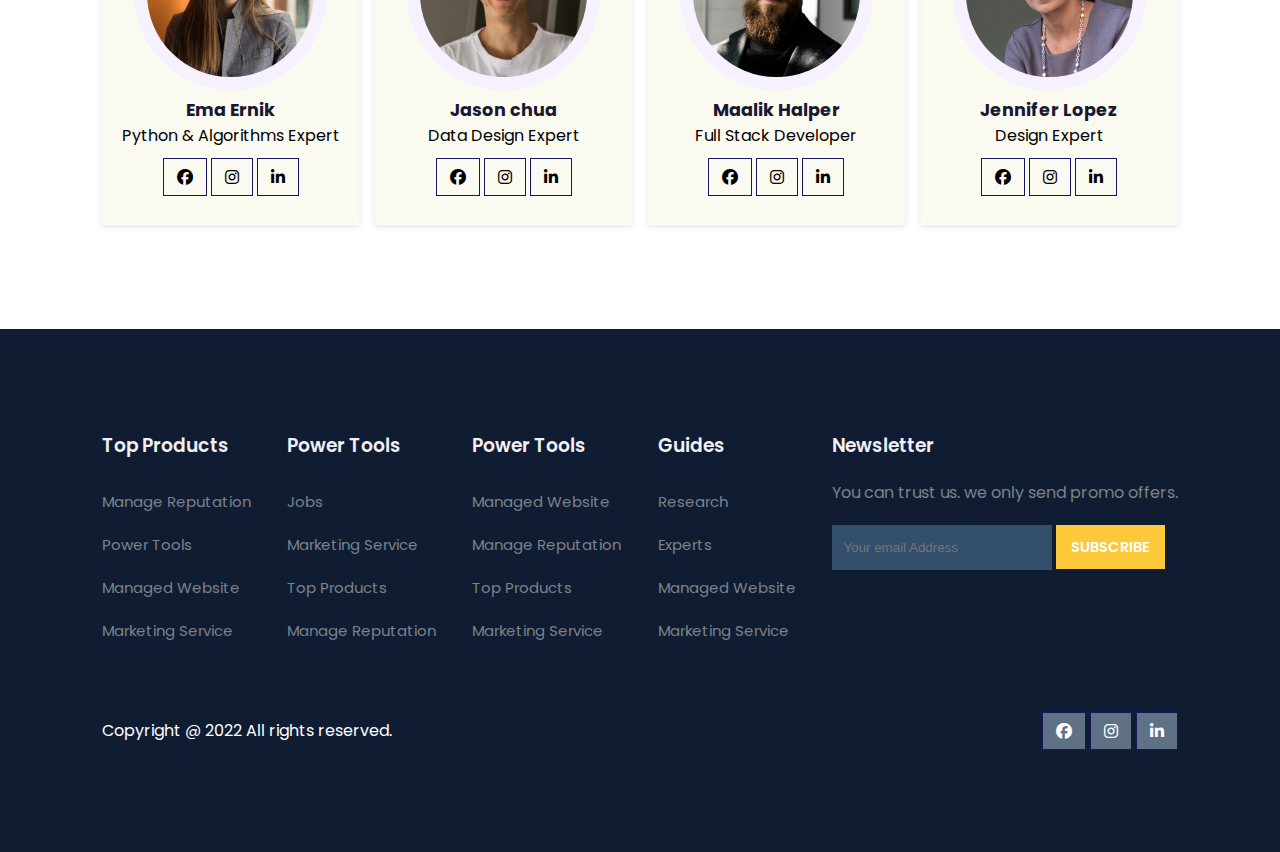
==== commit bbed332f: "Update index.html" ====
--- a/index.html
+++ b/index.html
@@ -95,6 +95,63 @@
 				<img src="Img/c1.jpg" alt="javabeginnercourse">
 				<div class="details">
 					<span>Updated 23/8/23</span>
+					<h6>HTML Beginners Course</h6>
+
+					<div class="star">
+						<i class="fa-solid fa-star"></i>
+						<i class="fa-solid fa-star"></i>
+						<i class="fa-solid fa-star"></i>
+						<i class="fa-solid fa-star"></i>
+						<i class="fa-solid fa-star"></i>
+
+						<span>(239)</span>
+					</div>
+				</div>
+				<div class="cost">$49.99</div>
+			</div>
+
+			<div class="courses">
+				<img src="Img/c2.jpg" alt="">
+				<div class="details">
+					<span>Updated 21/8/22</span>
+					<h6>CSS Beginners Course</h6>
+
+					<div class="star">
+						<i class="fa-solid fa-star"></i>
+						<i class="fa-solid fa-star"></i>
+						<i class="fa-solid fa-star"></i>
+						<i class="fa-solid fa-star"></i>
+						<i class="fa-solid fa-star"></i>
+
+						<span>(239)</span>
+					</div>
+				</div>
+				<div class="cost">$49.99</div>
+			</div>
+
+			<div class="courses">
+				<img src="Img/c3.jpg" alt="">
+				<div class="details">
+					<span>Updated 21/8/22</span>
+					<h6>Python Beginners Course</h6>
+
+					<div class="star">
+						<i class="fa-solid fa-star"></i>
+						<i class="fa-solid fa-star"></i>
+						<i class="fa-solid fa-star"></i>
+						<i class="fa-solid fa-star"></i>
+						<i class="fa-solid fa-star"></i>
+
+						<span>(239)</span>
+					</div>
+				</div>
+				<div class="cost">$49.99</div>
+			</div>
+
+			<div class="courses">
+				<img src="Img/c4.jpg" alt="">
+				<div class="details">
+					<span>Updated 21/8/22</span>
 					<h6>JavaScript Beginners Course</h6>
 
 					<div class="star">
@@ -111,67 +168,10 @@
 			</div>
 
 			<div class="courses">
-				<img src="Img/c2.jpg" alt="">
-				<div class="details">
-					<span>Updated 21/8/22</span>
-					<h6>JavaScript Beginners Course</h6>
-
-					<div class="star">
-						<i class="fa-solid fa-star"></i>
-						<i class="fa-solid fa-star"></i>
-						<i class="fa-solid fa-star"></i>
-						<i class="fa-solid fa-star"></i>
-						<i class="fa-solid fa-star"></i>
-
-						<span>(239)</span>
-					</div>
-				</div>
-				<div class="cost">$49.99</div>
-			</div>
-
-			<div class="courses">
-				<img src="Img/c3.jpg" alt="">
-				<div class="details">
-					<span>Updated 21/8/22</span>
-					<h6>JavaScript Beginners Course</h6>
-
-					<div class="star">
-						<i class="fa-solid fa-star"></i>
-						<i class="fa-solid fa-star"></i>
-						<i class="fa-solid fa-star"></i>
-						<i class="fa-solid fa-star"></i>
-						<i class="fa-solid fa-star"></i>
-
-						<span>(239)</span>
-					</div>
-				</div>
-				<div class="cost">$49.99</div>
-			</div>
-
-			<div class="courses">
-				<img src="Img/c4.jpg" alt="">
-				<div class="details">
-					<span>Updated 21/8/22</span>
-					<h6>JavaScript Beginners Course</h6>
-
-					<div class="star">
-						<i class="fa-solid fa-star"></i>
-						<i class="fa-solid fa-star"></i>
-						<i class="fa-solid fa-star"></i>
-						<i class="fa-solid fa-star"></i>
-						<i class="fa-solid fa-star"></i>
-
-						<span>(239)</span>
-					</div>
-				</div>
-				<div class="cost">$49.99</div>
-			</div>
-
-			<div class="courses">
 				<img src="Img/c5.jpg" alt="">
 				<div class="details">
 					<span>Updated 21/8/22</span>
-					<h6>JavaScript Beginners Course</h6>
+					<h6>React Beginners Course</h6>
 
 					<div class="star">
 						<i class="fa-solid fa-star"></i>
@@ -190,7 +190,7 @@
 				<img src="Img/c6.jpg" alt="">
 				<div class="details">
 					<span>Updated 21/8/22</span>
-					<h6>JavaScript Beginners Course</h6>
+					<h6>Angular Beginners Course</h6>
 
 					<div class="star">
 						<i class="fa-solid fa-star"></i>
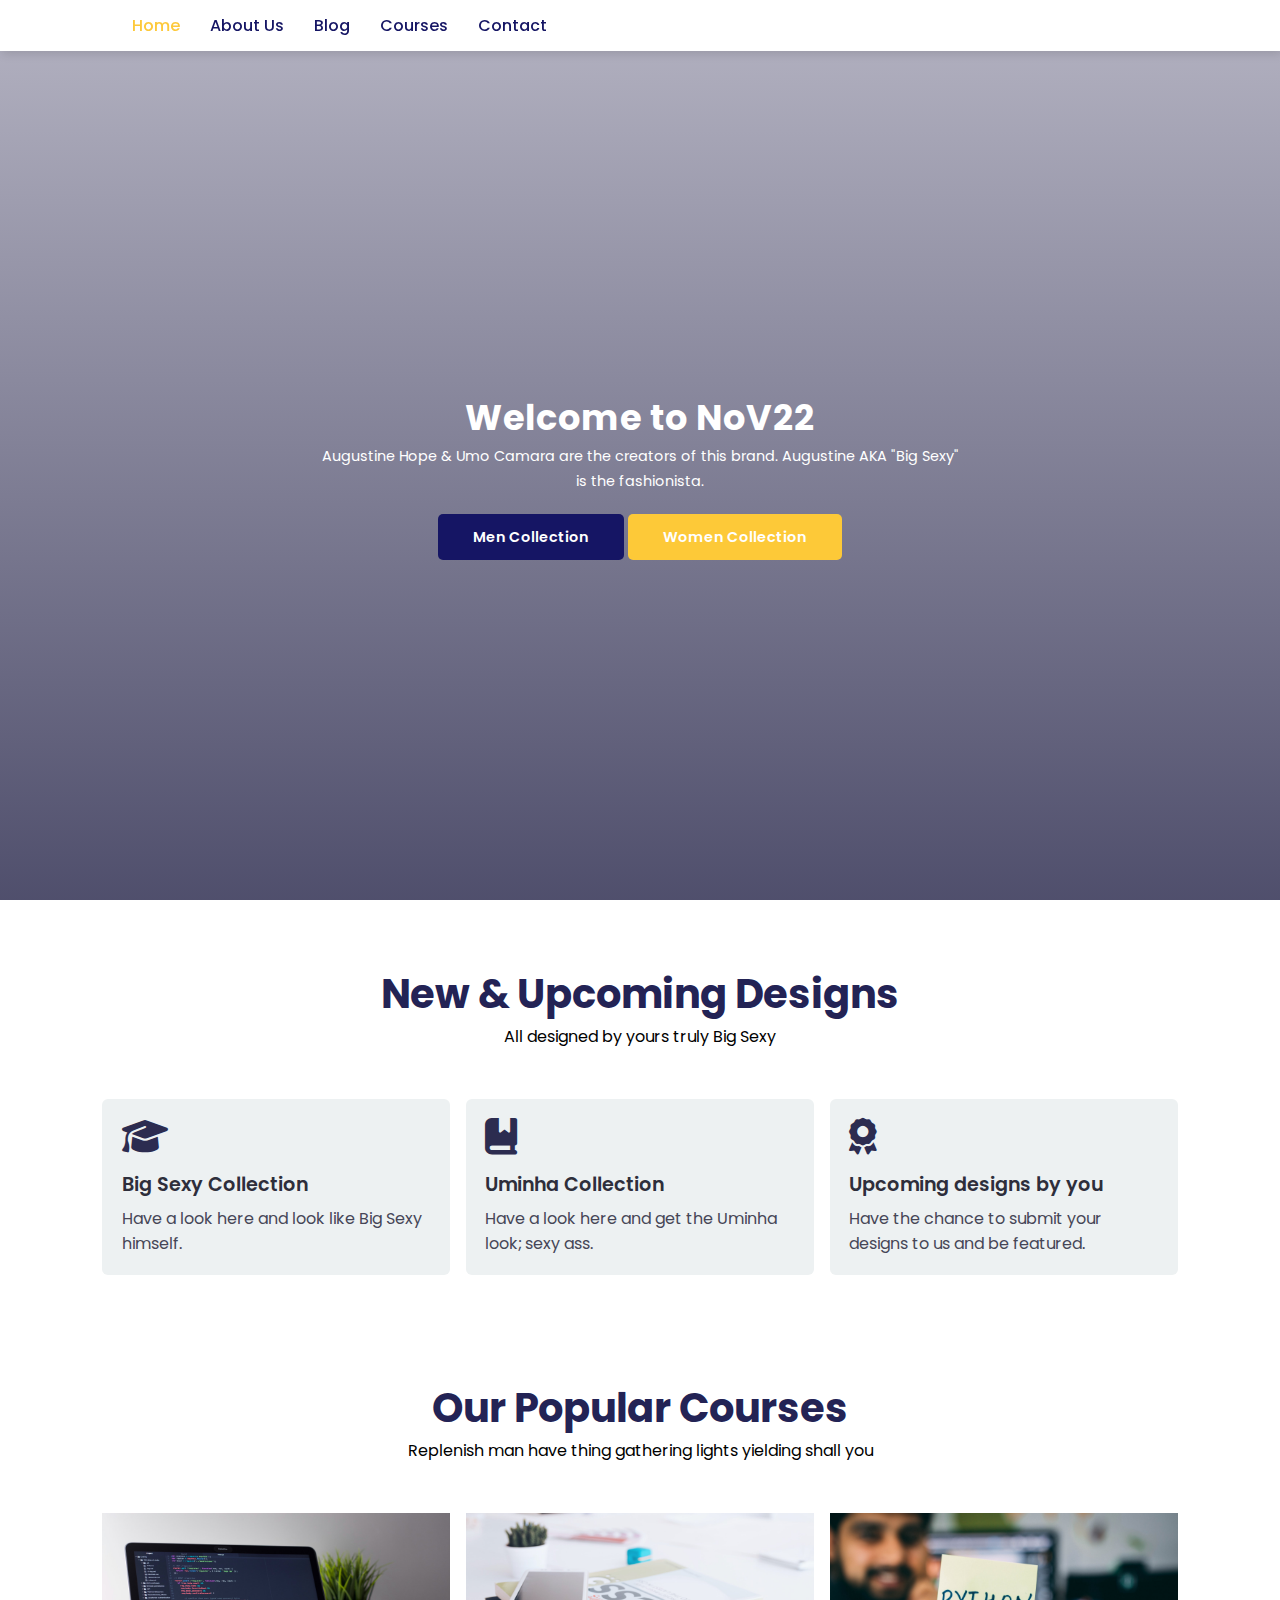
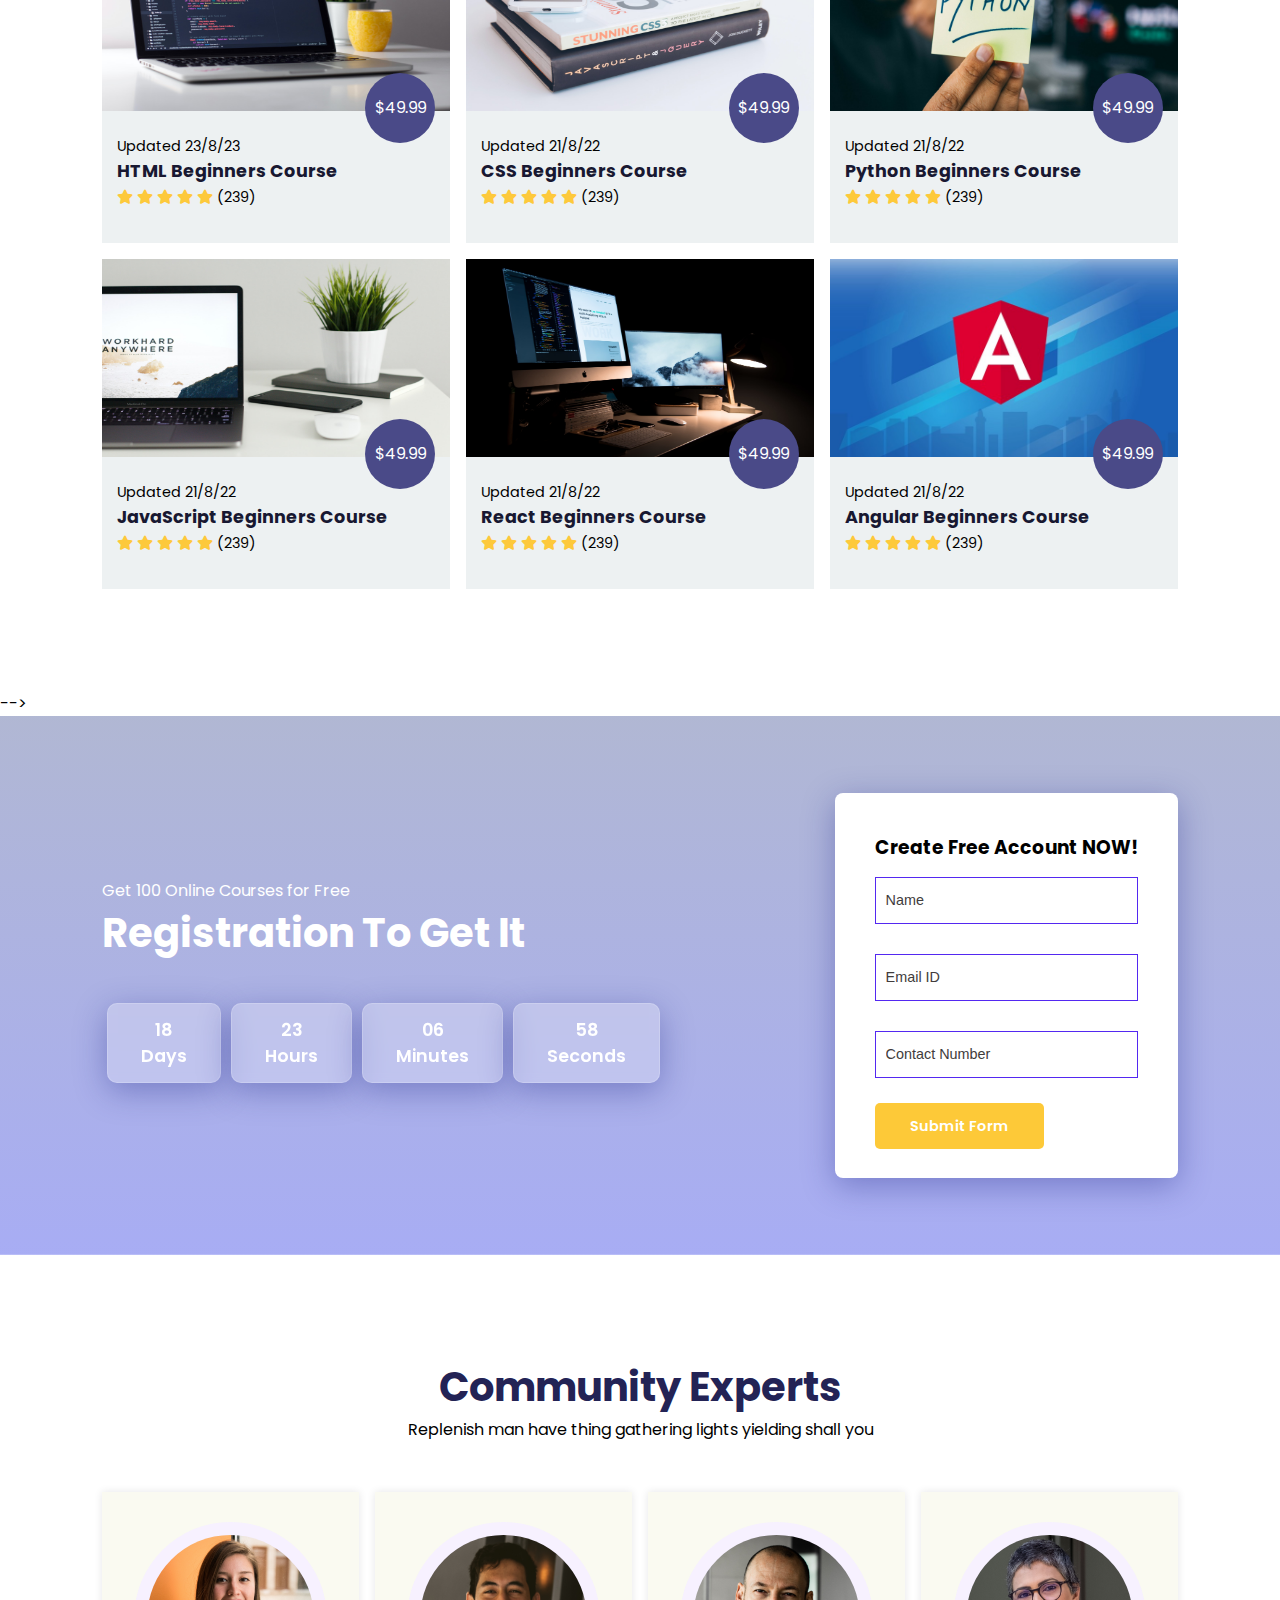
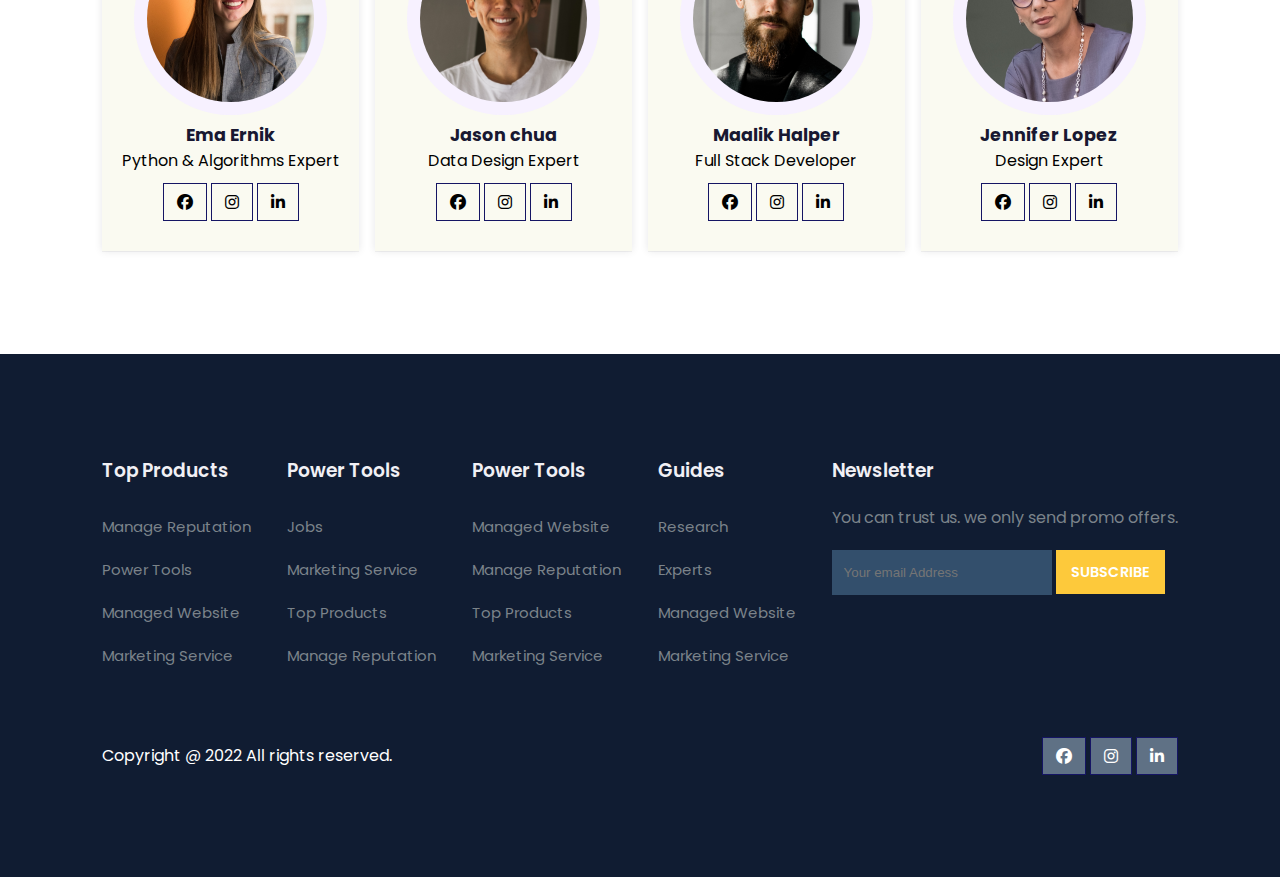
==== commit 3d82f7b4: "Update index.html" ====
--- a/index.html
+++ b/index.html
@@ -3,7 +3,7 @@
 <head>
 	<meta charset="UTF-8">
 	<meta name="viewport" content="width=device-width, initial-scale=1.0">
-	<title>Education Website</title>
+	<title>NoV22</title>
 
 	<!-- font Awesome CDN link -->
 	<link rel="stylesheet" href="https://cdnjs.cloudflare.com/ajax/libs/font-awesome/6.1.1/css/all.min.css" />
@@ -38,14 +38,14 @@
 	<!-- Hero section starts from here -->
 	<section id="home">
 		<h2>
-			Enhance Your Future With Education
+			Welcome to NoV22
 		</h2>
 		<p>
-			Lorem ipsum dolor sit amet consectetur adipisicing elit. Reiciendis, ipsum laboriosam architecto tempora explicabo ratione pariatur accusantium consequatur sed odit?
+			Augustine Hope & Umo Camara are the creators of this brand. Augustine AKA "Big Sexy" is the fashionista.
 		</p>
 		<div class="btn">
-			<a href="#" class="blue">Learn More</a>
-			<a href="#" class="yellow">Visit Courses</a>
+			<a href="#" class="blue">Men Collection</a>
+			<a href="#" class="yellow">Women Collection</a>
 		</div>
 	</section>
 	<!-- Hero section ends from here -->
@@ -53,38 +53,38 @@
 
 	<!-- Features section starts from here -->
 	<section id="features">
-		<h1>Awesome Features</h1>
-		<p>Replenish man have thing gathering lights yielding shall you</p>
+		<h1>New & Upcoming Designs</h1>
+		<p>All designed by yours truly Big Sexy</p>
 
 		<div class="fea-base">
 			<div class="fea-box">
 				<i class="fas fa-graduation-cap"></i>
-				<h3>Scholorship Facility</h3>
+				<h3>Big Sexy Collection</h3>
 				<p>
-					One make creepeth, man bearing theira firmament won't great heaven
+					Have a look here and look like Big Sexy himself.
 				</p>
 			</div>
 
 			<div class="fea-box">
 				<i class="fa-solid fa-book-bookmark"></i>
-				<h3>Dell Online Course</h3>
+				<h3>Uminha Collection</h3>
 				<p>
-					One make creepeth, man bearing theira firmament won't great heaven
+					Have a look here and get the Uminha look; sexy ass.
 				</p>
 			</div>
 
 			<div class="fea-box">
 				<i class="fas fa-award"></i>
-				<h3>Global Certification</h3>
+				<h3>Upcoming designs by you</h3>
 				<p>
-					One make creepeth, man bearing theira firmament won't great heaven
+					Have the chance to submit your designs to us and be featured.
 				</p>
 			</div>
 		</div>
 	</section>
 	<!-- Features section ends from here -->
 
-
+<!--
 	<!-- Courses section starts from here -->
 	<section id="course">
 		<h1>Our Popular Courses</h1>
@@ -207,7 +207,7 @@
 		</div>
 	</section>
 	<!-- Courses section ends from here -->
-
+-->
 
 	<!-- Registration section starts from here -->
 	<section id="registration">
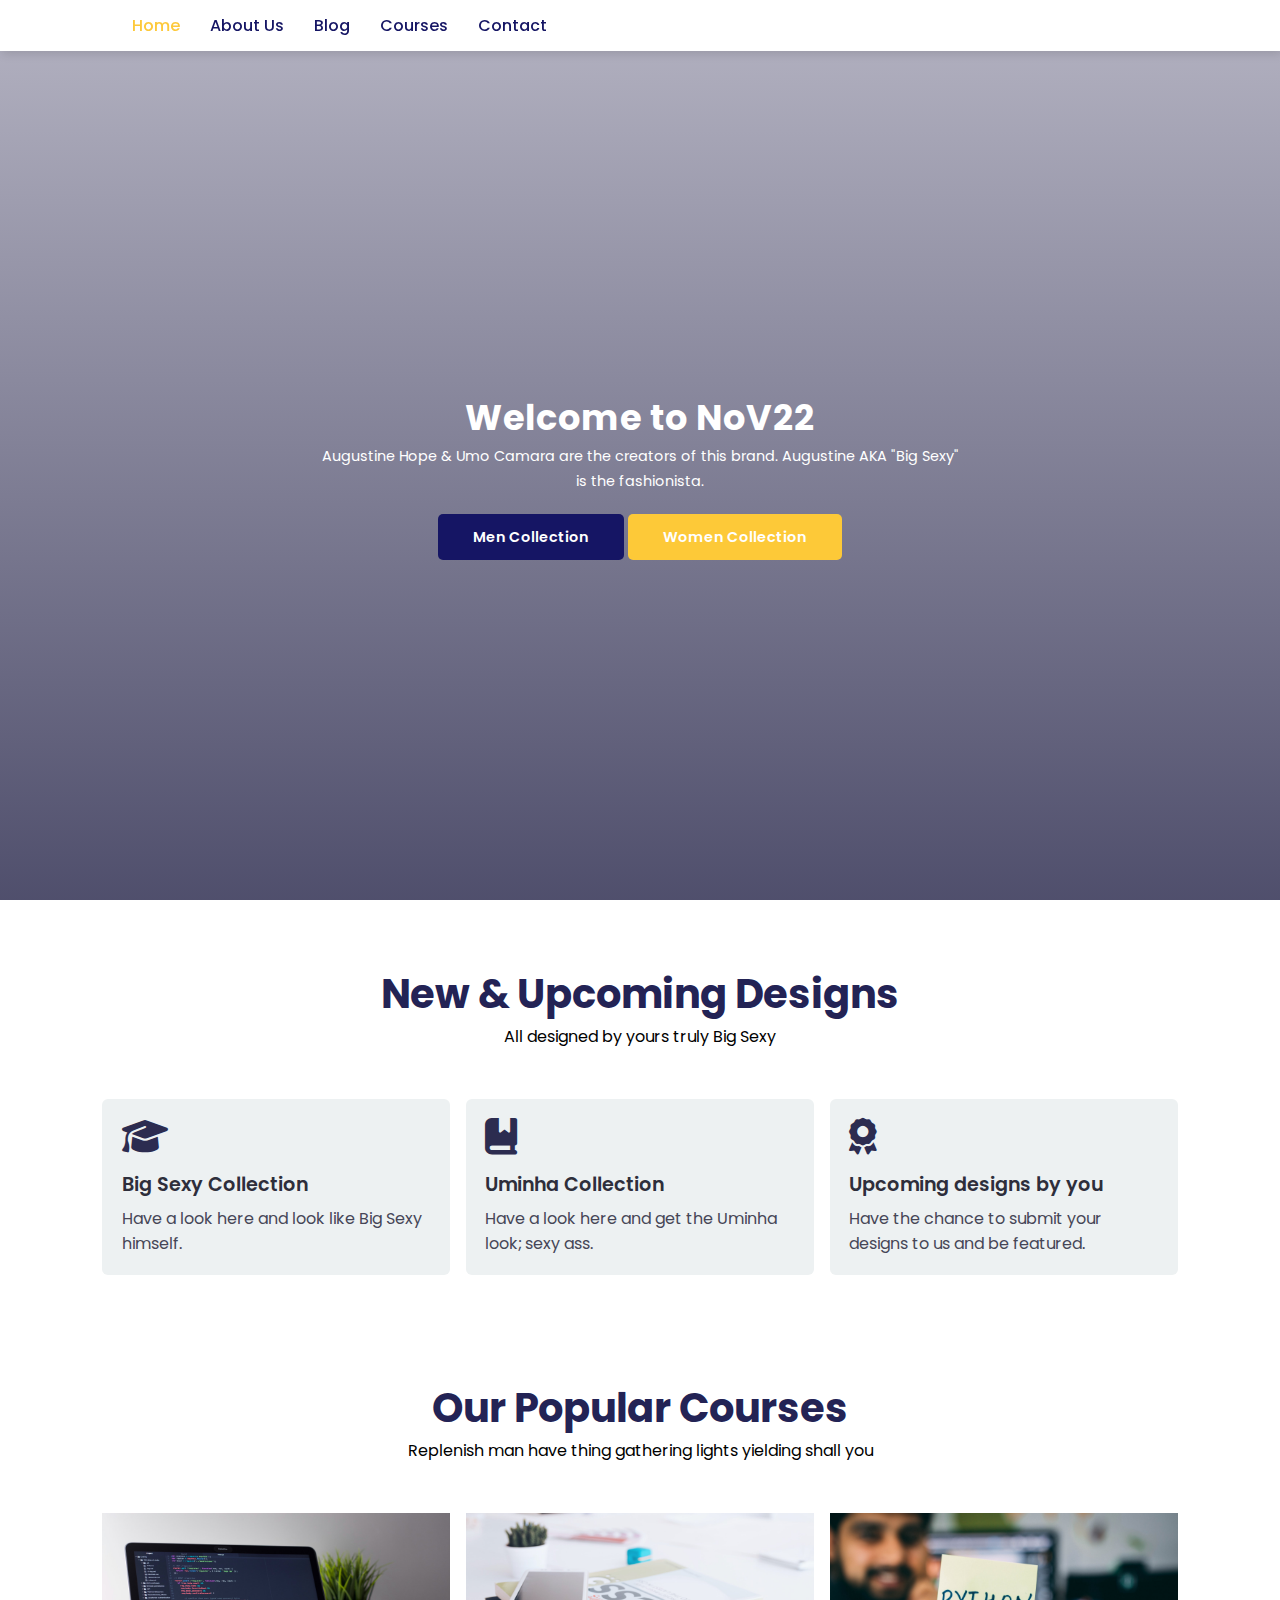
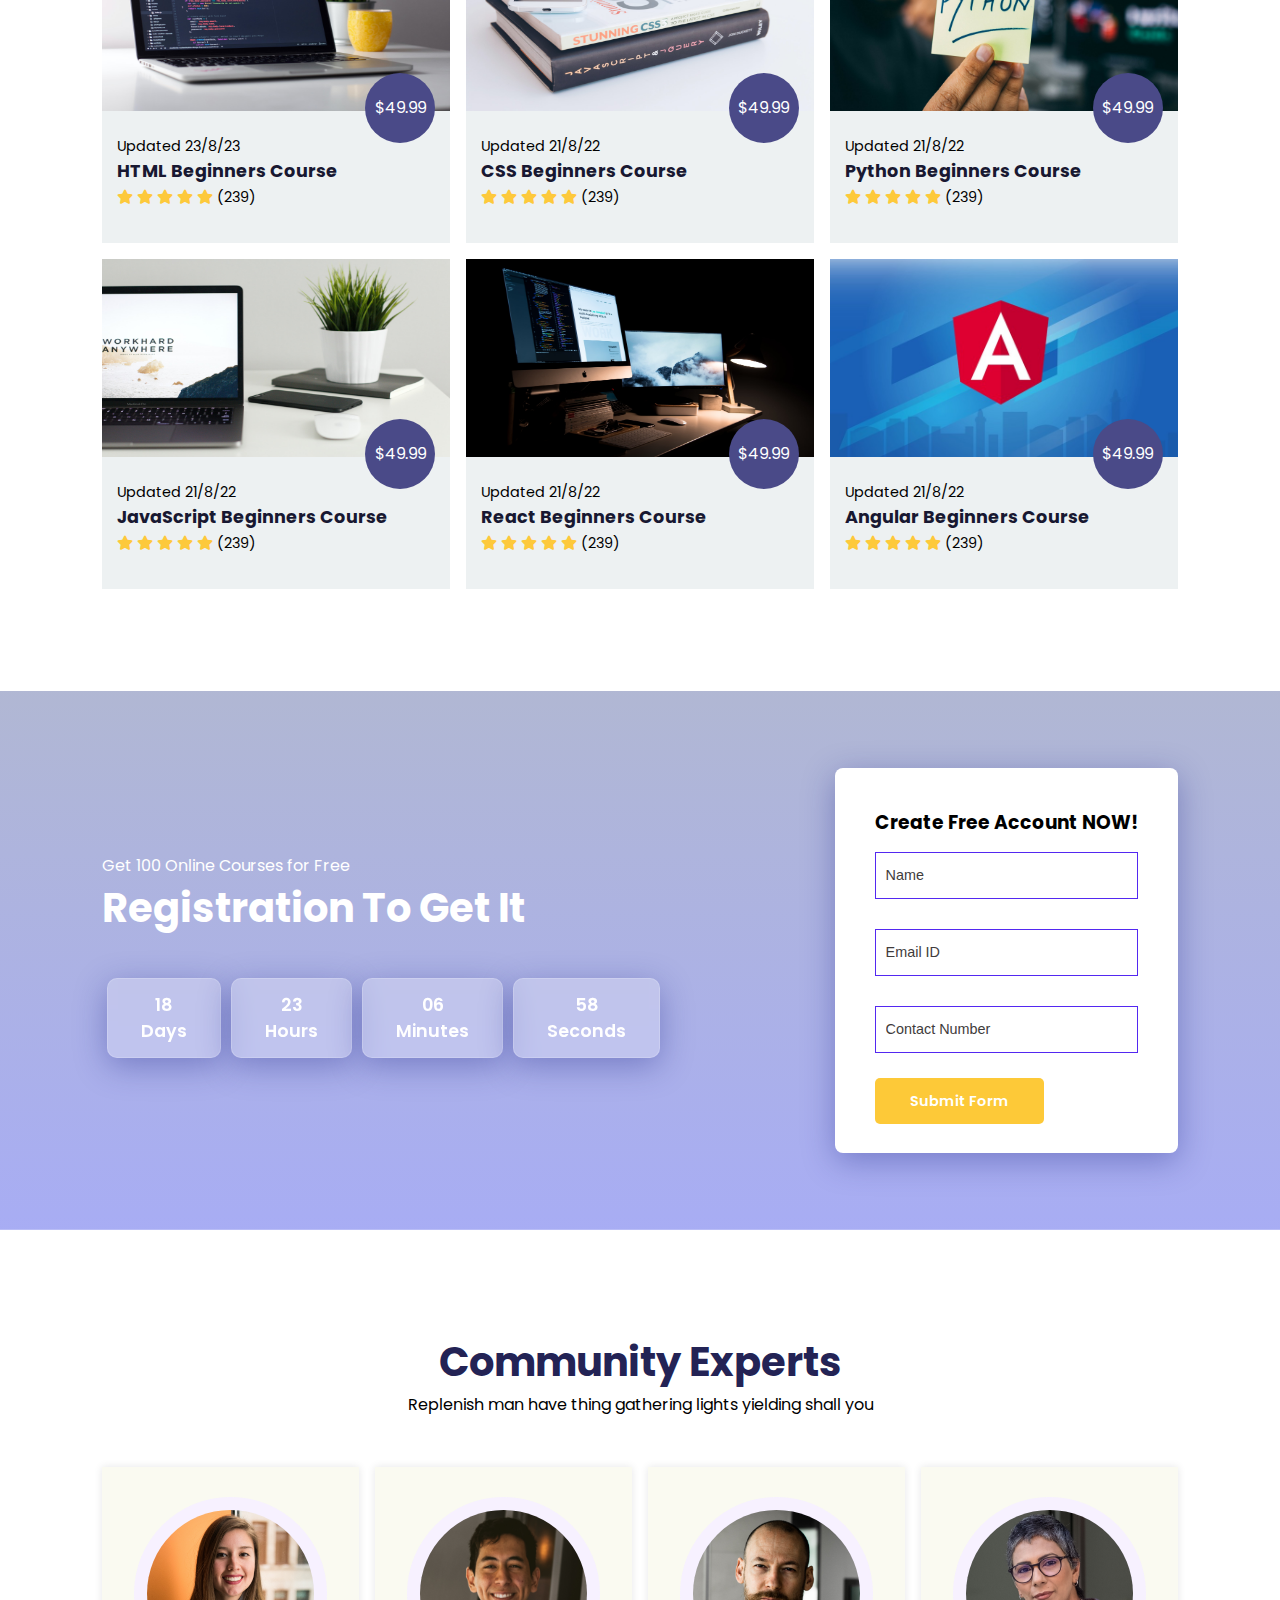
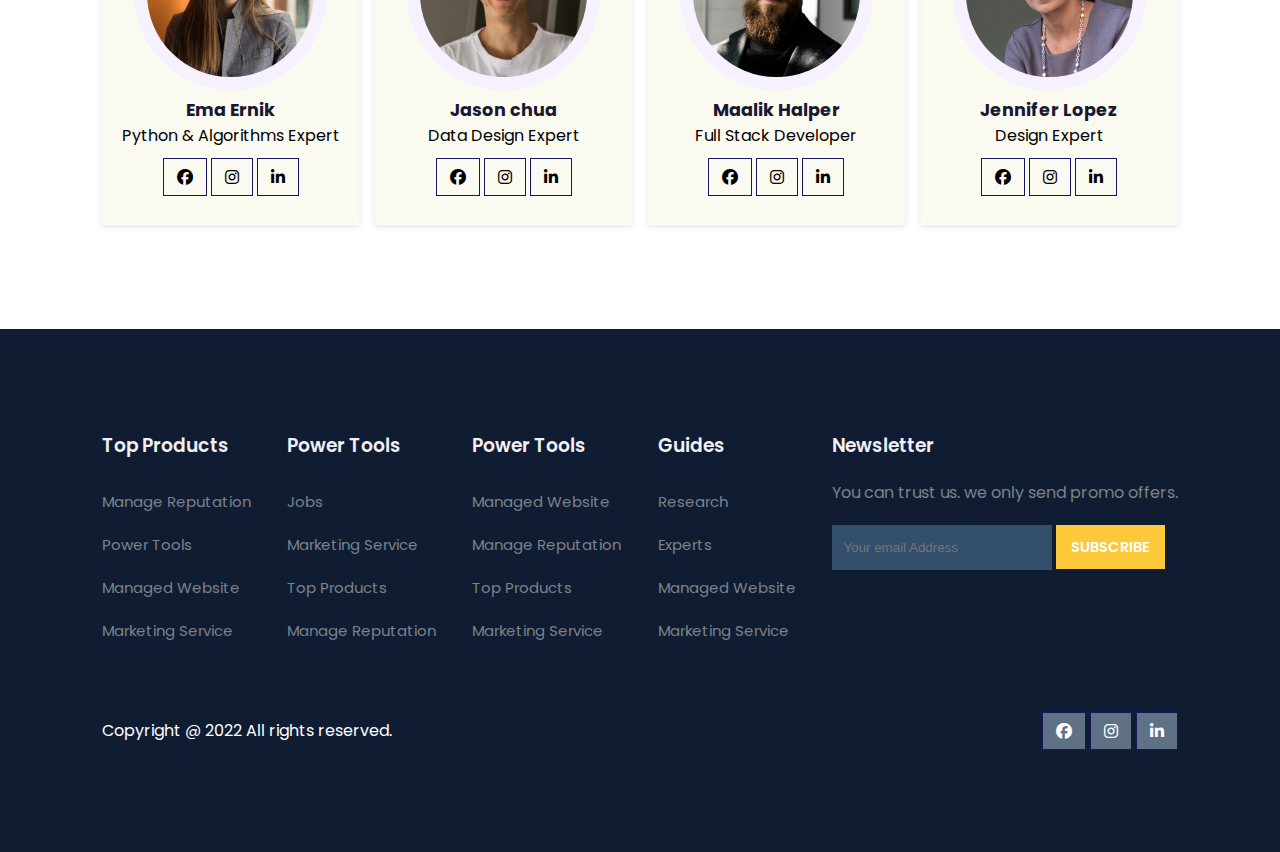
==== commit 69ae611d: "Update index.html" ====
--- a/index.html
+++ b/index.html
@@ -84,7 +84,7 @@
 	</section>
 	<!-- Features section ends from here -->
 
-<!--
+
 	<!-- Courses section starts from here -->
 	<section id="course">
 		<h1>Our Popular Courses</h1>
@@ -207,7 +207,6 @@
 		</div>
 	</section>
 	<!-- Courses section ends from here -->
--->
 
 	<!-- Registration section starts from here -->
 	<section id="registration">
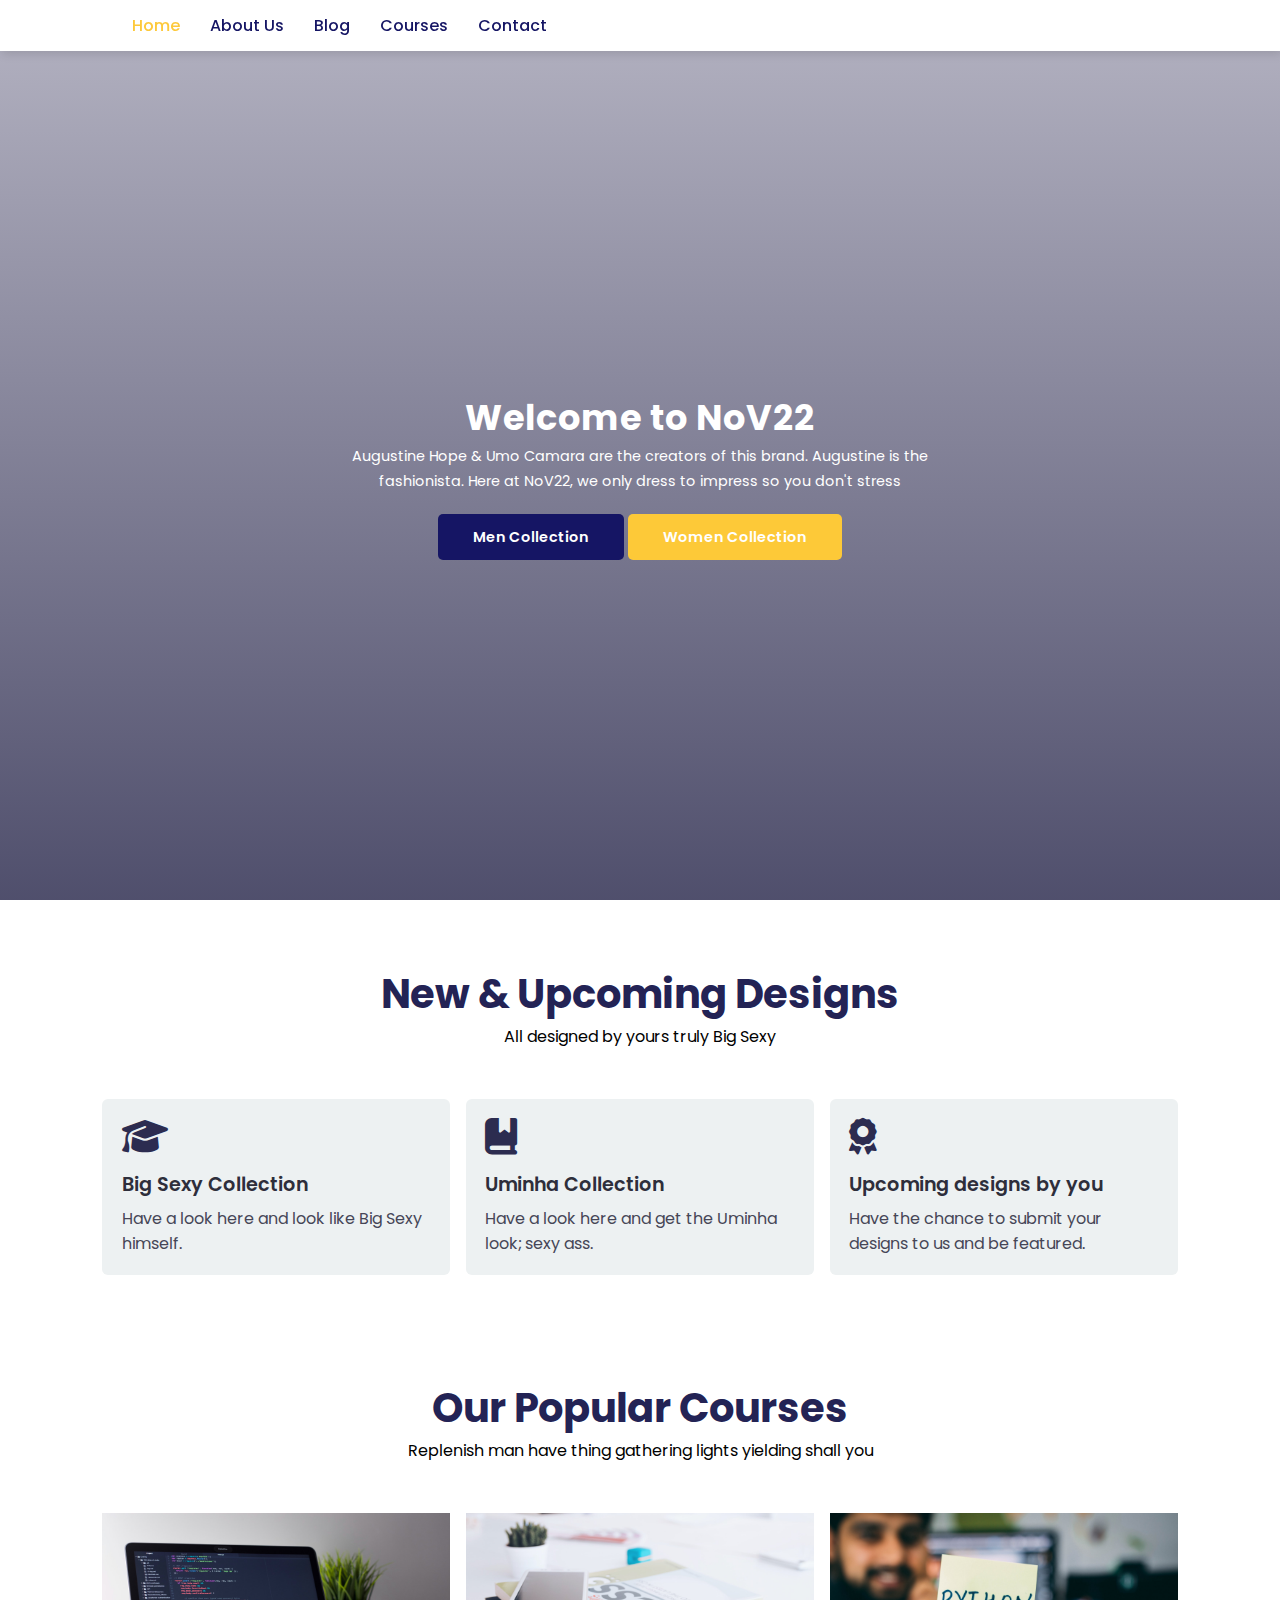
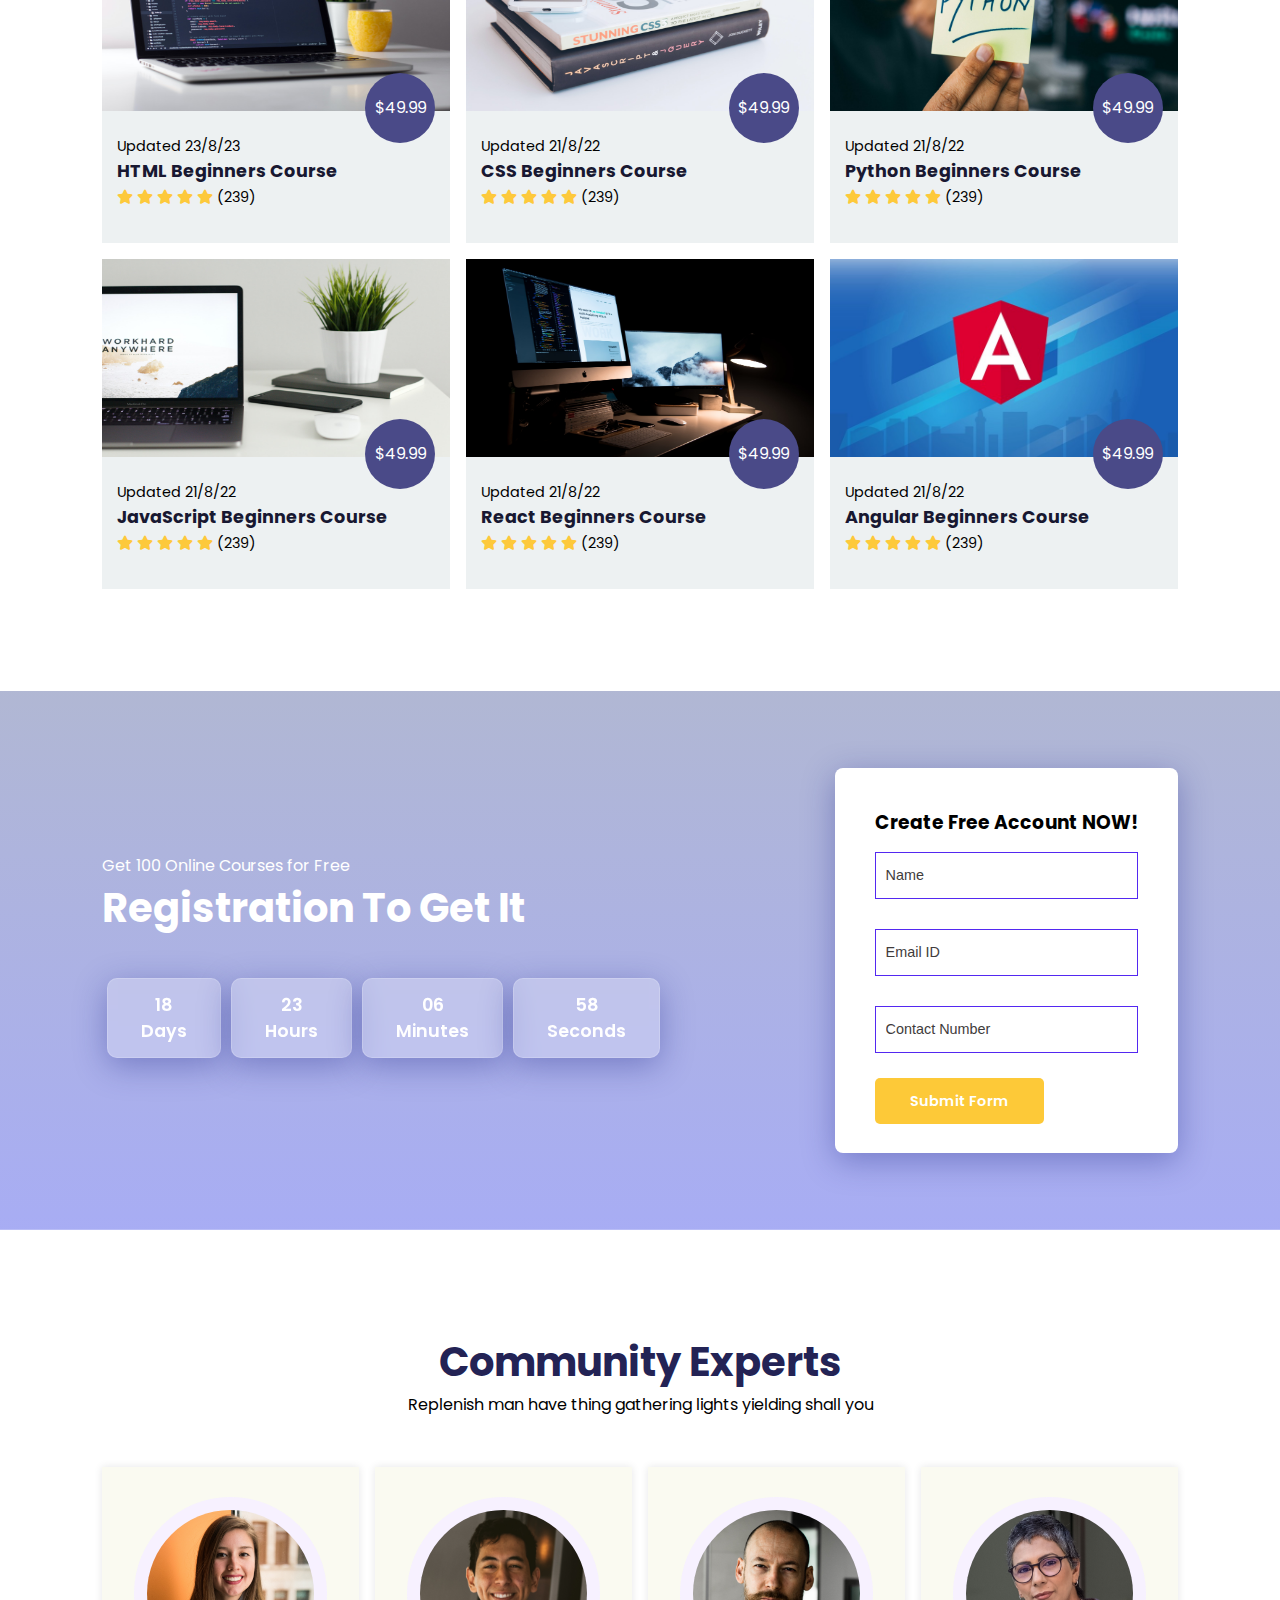
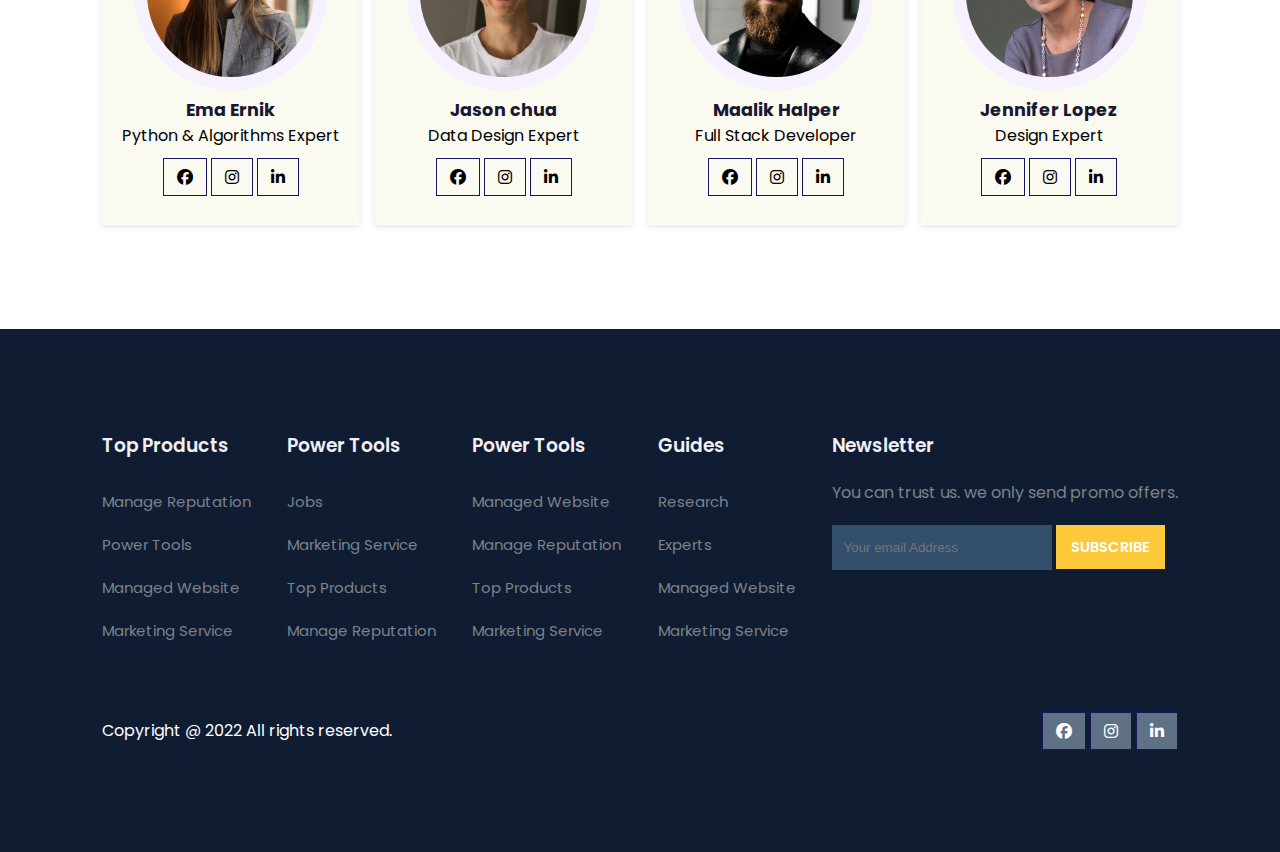
==== commit 23a1f6ff: "Update index.html" ====
--- a/index.html
+++ b/index.html
@@ -41,7 +41,7 @@
 			Welcome to NoV22
 		</h2>
 		<p>
-			Augustine Hope & Umo Camara are the creators of this brand. Augustine AKA "Big Sexy" is the fashionista.
+			Augustine Hope & Umo Camara are the creators of this brand. Augustine is the fashionista. Here at NoV22, we only dress to impress so you don't stress
 		</p>
 		<div class="btn">
 			<a href="#" class="blue">Men Collection</a>
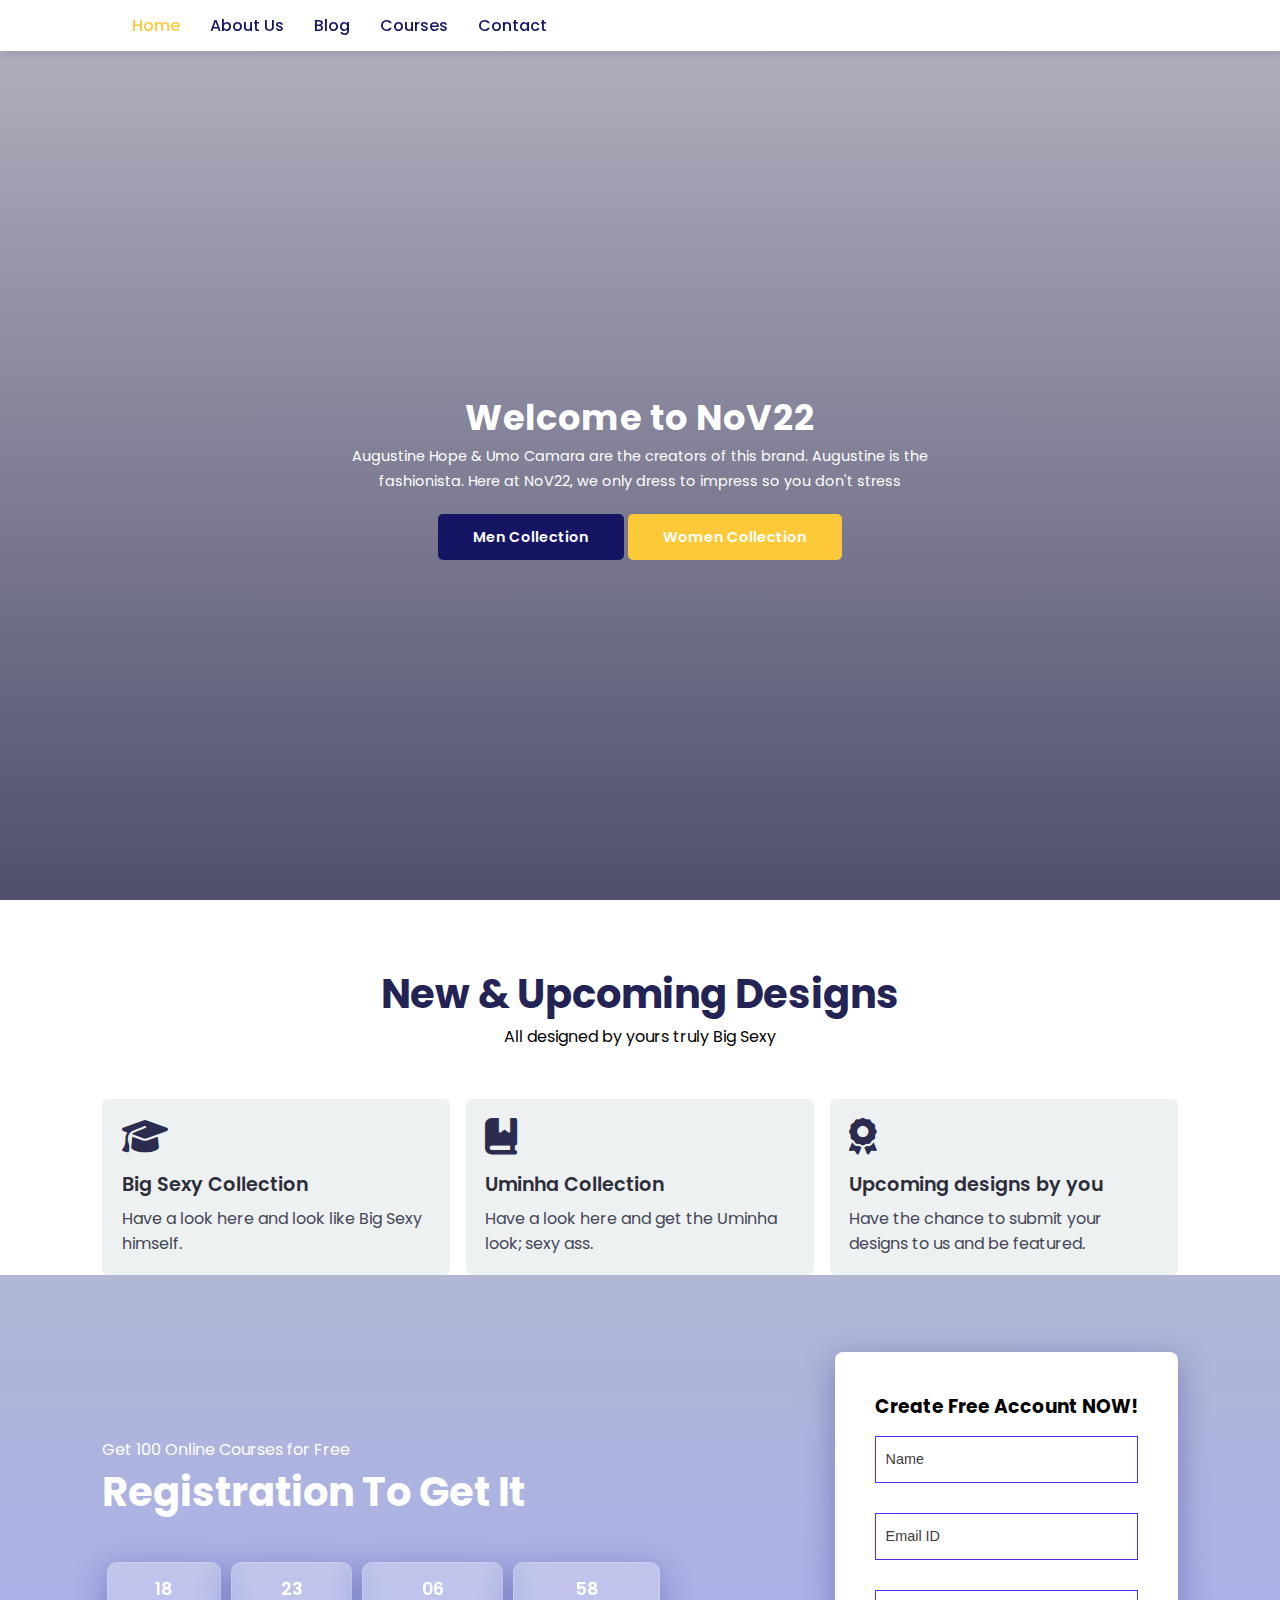
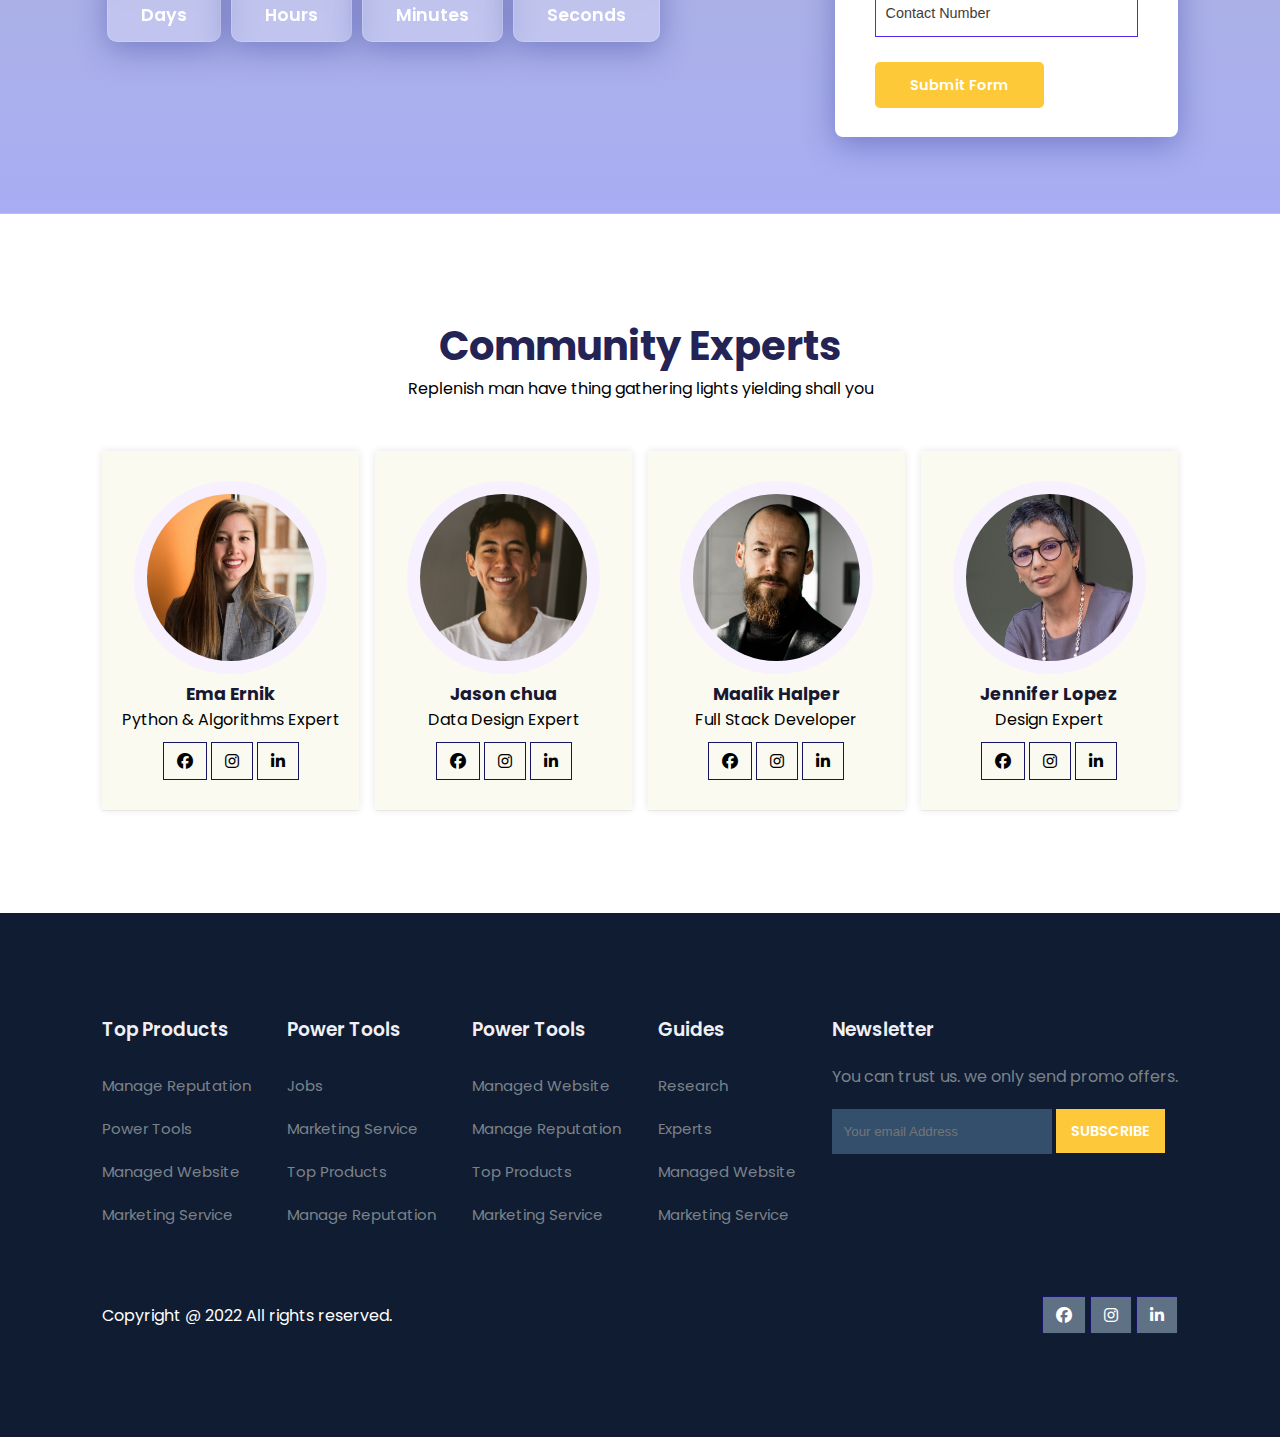
==== commit 47d73020: "Update index.html" ====
--- a/index.html
+++ b/index.html
@@ -85,7 +85,7 @@
 	<!-- Features section ends from here -->
 
 
-	<!-- Courses section starts from here -->
+	<!-- Courses section starts from here 
 	<section id="course">
 		<h1>Our Popular Courses</h1>
 		<p>Replenish man have thing gathering lights yielding shall you</p>
@@ -204,8 +204,10 @@
 				</div>
 				<div class="cost">$49.99</div>
 			</div>
-		</div>
-	</section>
+	</div>
+	</section>
+
+	-->
 	<!-- Courses section ends from here -->
 
 	<!-- Registration section starts from here -->
